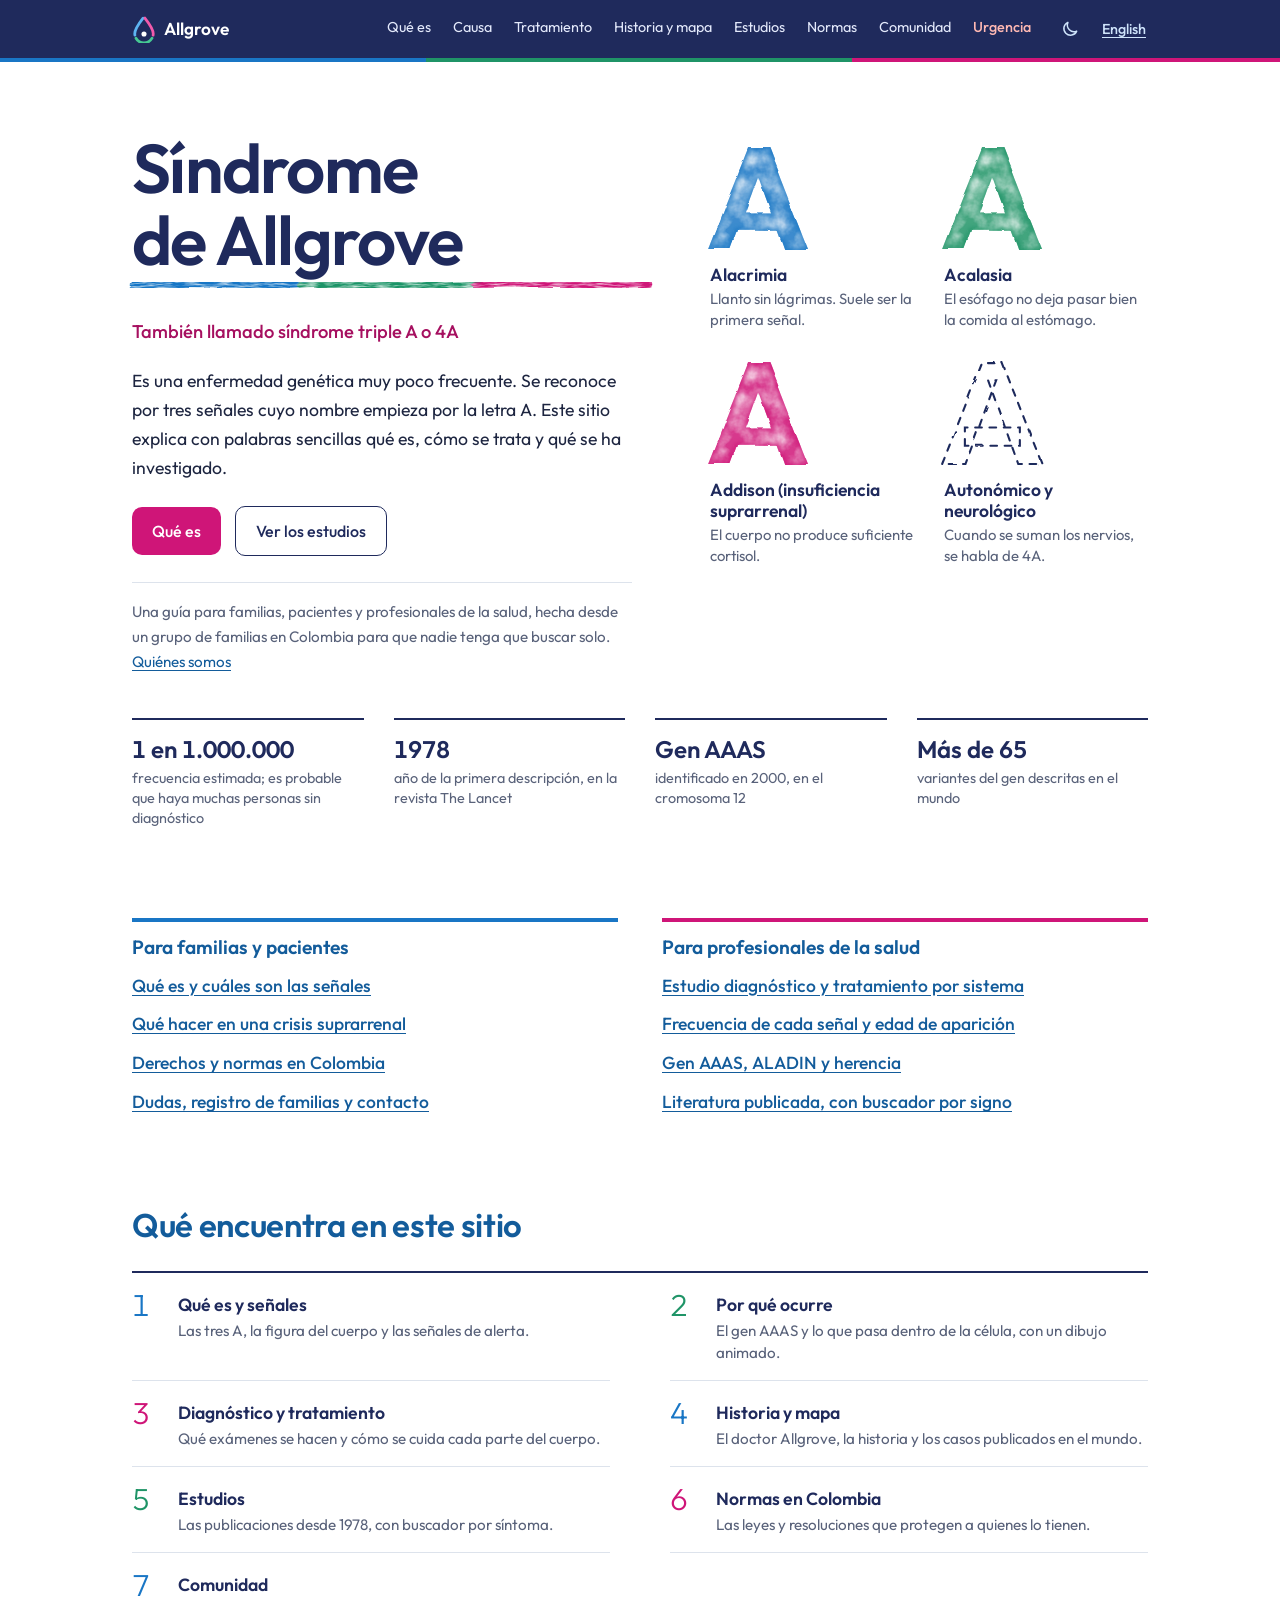
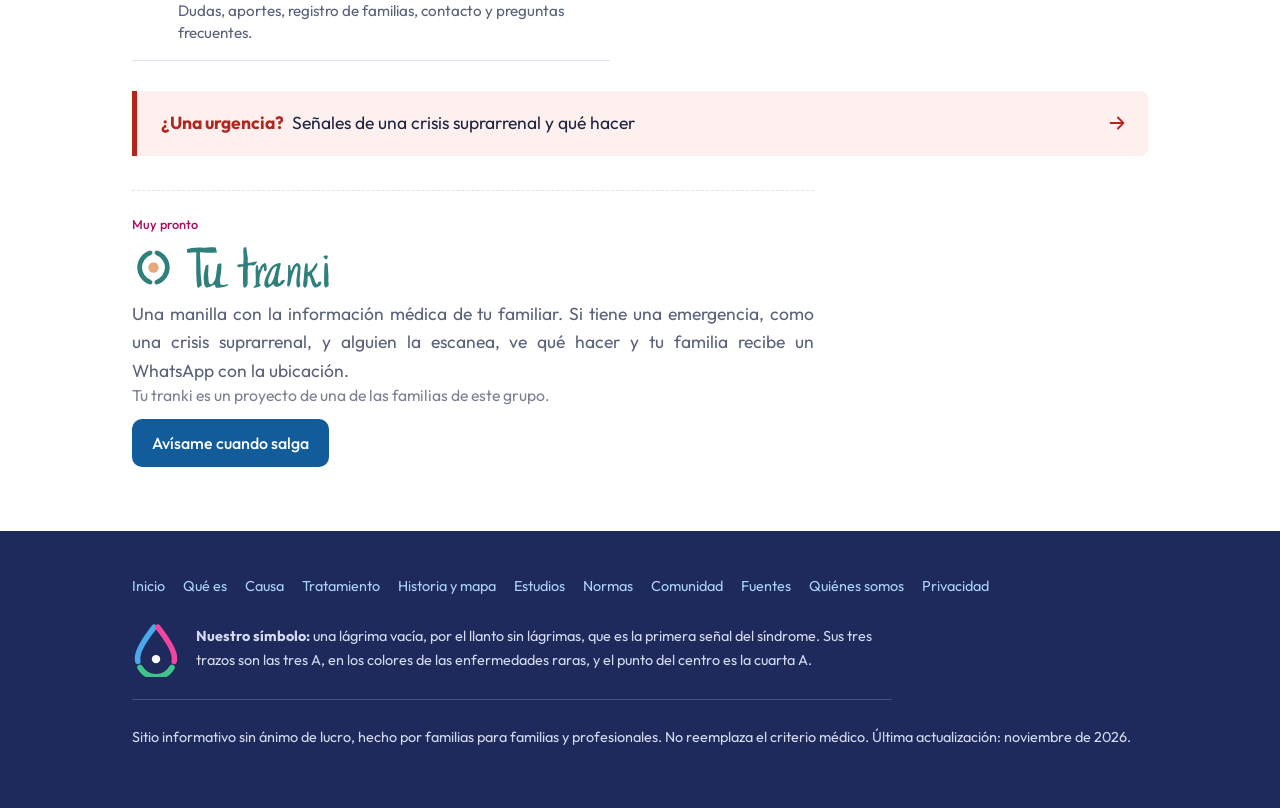
==== index.html @ 8469f168 "Tu tranki: emergencia en general, con la crisis suprarrenal como ejemplo Co-Authored-By: Claude Opus" ====
<!DOCTYPE html>
<html lang="es">
<head>
<meta charset="utf-8">
<meta name="viewport" content="width=device-width, initial-scale=1">
<title>Síndrome de Allgrove (triple A / 4A)</title>
<meta name="description" content="Qué es el síndrome de Allgrove (triple A / 4A), explicado de forma sencilla para familias, pacientes y profesionales de la salud.">
<meta property="og:type" content="website">
<meta property="og:site_name" content="Síndrome de Allgrove">
<meta property="og:title" content="Síndrome de Allgrove (triple A / 4A)">
<meta property="og:description" content="Qué es el síndrome de Allgrove (triple A / 4A), explicado de forma sencilla para familias, pacientes y profesionales de la salud.">
<meta property="og:locale" content="es_CO">
<meta property="og:url" content="https://sindromedeallgrove.org/">
<meta property="og:image" content="https://sindromedeallgrove.org/img/compartir.png">
<meta property="og:image:width" content="1200">
<meta property="og:image:height" content="630">
<meta name="twitter:card" content="summary_large_image">
<link rel="canonical" href="https://sindromedeallgrove.org/">
<meta name="theme-color" content="#1f2a5c">
<script type="application/ld+json">{"@context": "https://schema.org", "@graph": [{"@type": "Organization", "@id": "https://sindromedeallgrove.org/#grupo", "name": "Grupo de familias con síndrome de Allgrove en Colombia", "url": "https://sindromedeallgrove.org/", "email": "sindromeallgrove@gmail.com", "logo": "https://sindromedeallgrove.org/img/compartir.png", "areaServed": "CO"}, {"@type": "WebSite", "@id": "https://sindromedeallgrove.org/#sitio", "name": "Síndrome de Allgrove", "url": "https://sindromedeallgrove.org/", "inLanguage": ["es", "en"], "publisher": {"@id": "https://sindromedeallgrove.org/#grupo"}}, {"@type": "MedicalWebPage", "url": "https://sindromedeallgrove.org/", "name": "Síndrome de Allgrove (triple A / 4A)", "description": "Qué es el síndrome de Allgrove (triple A / 4A), explicado de forma sencilla para familias, pacientes y profesionales de la salud.", "inLanguage": "es", "isPartOf": {"@id": "https://sindromedeallgrove.org/#sitio"}, "publisher": {"@id": "https://sindromedeallgrove.org/#grupo"}, "about": {"@type": "MedicalCondition", "name": "Síndrome de Allgrove", "alternateName": ["Síndrome triple A", "Síndrome 4A", "Triple A syndrome", "Allgrove syndrome", "Achalasia-addisonianism-alacrima syndrome"], "code": [{"@type": "MedicalCode", "codingSystem": "OMIM", "codeValue": "231550"}, {"@type": "MedicalCode", "codingSystem": "ORPHA", "codeValue": "869"}]}, "audience": [{"@type": "PeopleAudience", "audienceType": "Pacientes y familias"}, {"@type": "MedicalAudience", "audienceType": "Profesionales de la salud"}], "lastReviewed": "2026-11-14"}]}</script>
<link rel="icon" href="data:image/svg+xml,%3Csvg xmlns=%27http://www.w3.org/2000/svg%27 viewBox=%270 0 52 60%27%3E%3Cpath pathLength=%273%27 d=%27M26 4C26 4 6 28 6 40a20 20 0 0 0 40 0C46 28 26 4 26 4z%27 fill=%27none%27 stroke=%27%231976c5%27 stroke-width=%277%27 stroke-linecap=%27round%27 stroke-dasharray=%27.86 2.14%27 stroke-dashoffset=%27-.07%27/%3E%3Cpath pathLength=%273%27 d=%27M26 4C26 4 6 28 6 40a20 20 0 0 0 40 0C46 28 26 4 26 4z%27 fill=%27none%27 stroke=%27%231f9467%27 stroke-width=%277%27 stroke-linecap=%27round%27 stroke-dasharray=%27.86 2.14%27 stroke-dashoffset=%27-1.07%27/%3E%3Cpath pathLength=%273%27 d=%27M26 4C26 4 6 28 6 40a20 20 0 0 0 40 0C46 28 26 4 26 4z%27 fill=%27none%27 stroke=%27%23cf1578%27 stroke-width=%277%27 stroke-linecap=%27round%27 stroke-dasharray=%27.86 2.14%27 stroke-dashoffset=%27-2.07%27/%3E%3Ccircle cx=%2726%27 cy=%2741%27 r=%275%27 fill=%27%231f2a5c%27/%3E%3C/svg%3E">
<link rel="preconnect" href="https://fonts.googleapis.com">
<link href="https://fonts.googleapis.com/css2?family=Outfit:wght@300;400;500;600;700&display=swap" rel="stylesheet">
<link rel="stylesheet" href="css/site.css">
<script>try{if(localStorage.getItem("tema")==="oscuro")document.documentElement.dataset.theme="dark"}catch(e){}</script>
</head>
<body class="c0"><a id="arriba"></a>
<a class="skip" href="#contenido" data-en="Skip to content">Saltar al contenido</a>
<nav><div class="wrap">
  <a class="brand" href="index.html"><svg viewBox="0 0 52 60" aria-hidden="true"><path pathLength="3" d="M26 4C26 4 6 28 6 40a20 20 0 0 0 40 0C46 28 26 4 26 4z" fill="none" stroke="#5db4f2" stroke-width="6" stroke-linecap="round" stroke-dasharray=".86 2.14" stroke-dashoffset="-.07"/><path pathLength="3" d="M26 4C26 4 6 28 6 40a20 20 0 0 0 40 0C46 28 26 4 26 4z" fill="none" stroke="#46c993" stroke-width="6" stroke-linecap="round" stroke-dasharray=".86 2.14" stroke-dashoffset="-1.07"/><path pathLength="3" d="M26 4C26 4 6 28 6 40a20 20 0 0 0 40 0C46 28 26 4 26 4z" fill="none" stroke="#f25aab" stroke-width="6" stroke-linecap="round" stroke-dasharray=".86 2.14" stroke-dashoffset="-2.07"/><circle cx="26" cy="41" r="5.5" fill="#ffffff"/></svg>
    Allgrove</a>
  <button id="menu" aria-label="Menú" aria-expanded="false" aria-controls="links"><svg viewBox="0 0 24 24" aria-hidden="true"><path d="M4 7h16M4 12h16M4 17h16" fill="none" stroke="currentColor" stroke-width="2" stroke-linecap="round"/></svg></button>
  <div class="links" id="links"><a href="que-es.html#arriba" data-en="What it is">Qué es</a><a href="causa.html#arriba" data-en="Cause">Causa</a><a href="tratamiento.html#arriba" data-en="Treatment">Tratamiento</a><a href="historia-mapa.html#arriba" data-en="History and map">Historia y mapa</a><a href="estudios.html#arriba" data-en="Studies">Estudios</a><a href="normas.html#arriba" data-en="Rules">Normas</a><a href="comunidad.html#arriba" data-en="Community">Comunidad</a><a class="urg" href="que-es.html#urgencia" data-en="Emergency">Urgencia</a></div>
  <button id="theme" aria-label="Apariencia oscura o clara / Dark or light appearance" title="Apariencia oscura o clara"><svg class="moon" viewBox="0 0 24 24" aria-hidden="true"><path d="M20 14.5A8 8 0 0 1 9.5 4a8 8 0 1 0 10.5 10.5z" fill="none" stroke="currentColor" stroke-width="1.8" stroke-linejoin="round"/></svg><svg class="sun" viewBox="0 0 24 24" aria-hidden="true"><g fill="none" stroke="currentColor" stroke-width="1.8" stroke-linecap="round"><circle cx="12" cy="12" r="4.2"/><path d="M12 2.5v2M12 19.5v2M2.5 12h2M19.5 12h2M5.3 5.3l1.4 1.4M17.3 17.3l1.4 1.4M5.3 18.7l1.4-1.4M17.3 6.7l1.4-1.4"/></g></svg></button>
  <button id="lang" aria-label="Cambiar idioma / Change language">English</button>
</div></nav>
<div class="tri"></div>
<main id="contenido">

<header class="hero" id="inicio"><div class="wrap grid">
  <div>
    <h1 data-en="Allgrove syndrome">Síndrome de Allgrove</h1>
    <p class="aka" data-en="Also called triple A syndrome or 4A">También llamado síndrome triple A o 4A</p>
    <p class="intro" data-en="It is a very rare genetic disease, recognised by three signs whose names begin with the letter A. This site explains in plain words what it is, how it is treated and what research has found.">Es una enfermedad genética muy poco frecuente. Se reconoce por tres señales cuyo nombre empieza por la letra A. Este sitio explica con palabras sencillas qué es, cómo se trata y qué se ha investigado.</p>
    <div class="btns"><a class="btn mag" href="que-es.html" data-en="What it is">Qué es</a><a class="btn line" href="estudios.html" data-en="See the studies">Ver los estudios</a></div>
    <p class="hand" data-en="A guide for families, patients and health professionals, made by a group of families in Colombia so that no one has to search alone. <a href='quienes-somos.html#arriba'>About us</a>">Una guía para familias, pacientes y profesionales de la salud, hecha desde un grupo de familias en Colombia para que nadie tenga que buscar solo. <a href="quienes-somos.html#arriba">Quiénes somos</a></p>
  </div>
  <div>
    <svg width="0" height="0" style="position:absolute" aria-hidden="true"><defs><filter id="wc" x="-15%" y="-20%" width="130%" height="140%" color-interpolation-filters="sRGB"><feTurbulence type="fractalNoise" baseFrequency=".016" numOctaves="3" seed="4" result="n"/><feDisplacementMap in="SourceGraphic" in2="n" scale="9" xChannelSelector="R" yChannelSelector="G" result="d"/><feGaussianBlur in="d" stdDeviation=".7" result="b"/><feTurbulence type="fractalNoise" baseFrequency=".05" numOctaves="4" seed="11" result="g"/><feColorMatrix in="g" type="matrix" values="0 0 0 0 0 0 0 0 0 0 0 0 0 0 0 0 0 0 -1.7 1.5" result="ga"/><feComposite in="b" in2="ga" operator="in" result="tex"/><feMorphology in="b" operator="erode" radius="2.6" result="e"/><feGaussianBlur in="e" stdDeviation="2.4" result="eb"/><feComposite in="b" in2="eb" operator="out" result="rim"/><feMerge><feMergeNode in="tex"/><feMergeNode in="rim"/></feMerge></filter><filter id="pen" x="-10%" y="-10%" width="120%" height="120%"><feTurbulence type="fractalNoise" baseFrequency=".04" numOctaves="2" seed="5" result="n"/><feDisplacementMap in="SourceGraphic" in2="n" scale="3"/></filter></defs></svg>
    <ul class="aaa4">
      <li><svg viewBox="0 0 150 128" aria-hidden="true"><text x="2" y="116" fill="#1976c5" fill-opacity=".82" filter="url(#wc)">A</text></svg><strong data-en="Alacrima">Alacrimia</strong><span data-en="Crying without tears. It is usually the first sign.">Llanto sin lágrimas. Suele ser la primera señal.</span></li><li><svg viewBox="0 0 150 128" aria-hidden="true"><text x="2" y="116" fill="#1f9467" fill-opacity=".82" filter="url(#wc)">A</text></svg><strong data-en="Achalasia">Acalasia</strong><span data-en="The oesophagus does not let food pass into the stomach properly.">El esófago no deja pasar bien la comida al estómago.</span></li><li><svg viewBox="0 0 150 128" aria-hidden="true"><text x="2" y="116" fill="#cf1578" fill-opacity=".82" filter="url(#wc)">A</text></svg><strong data-en="Addison (adrenal insufficiency)">Addison (insuficiencia suprarrenal)</strong><span data-en="The body does not make enough cortisol.">El cuerpo no produce suficiente cortisol.</span></li><li><svg viewBox="0 0 150 128" aria-hidden="true"><text x="2" y="116" fill="none" stroke="#1f2a5c" stroke-width="2.2" stroke-dasharray="7 8" stroke-linecap="round" filter="url(#pen)">A</text></svg><strong data-en="Autonomic and neurological">Autonómico y neurológico</strong><span data-en="When the nerves are involved, doctors speak of 4A.">Cuando se suman los nervios, se habla de 4A.</span></li>
    </ul>
  </div>
</div></header>
<div class="facts"><div class="wrap">
  <div class="fact"><b data-en="1 in 1,000,000">1 en 1.000.000</b><span data-en="estimated frequency; many people are probably undiagnosed">frecuencia estimada; es probable que haya muchas personas sin diagnóstico</span></div>
  <div class="fact"><b>1978</b><span data-en="year of the first description, in The Lancet">año de la primera descripción, en la revista The Lancet</span></div>
  <div class="fact"><b data-en="AAAS gene">Gen AAAS</b><span data-en="identified in 2000, on chromosome 12">identificado en 2000, en el cromosoma 12</span></div>
  <div class="fact"><b data-en="More than 65">Más de 65</b><span data-en="variants of the gene described worldwide">variantes del gen descritas en el mundo</span></div>
</div></div>
<section id="rutas"><div class="wrap"><div class="paths">
  <div><h3 data-en="For families and patients">Para familias y pacientes</h3><ul>
    <li><a href="que-es.html#arriba" data-en="What it is and its signs">Qué es y cuáles son las señales</a></li>
    <li><a href="que-es.html#urgencia" data-en="What to do in an adrenal crisis">Qué hacer en una crisis suprarrenal</a></li>
    <li><a href="normas.html#arriba" data-en="Rights and rules in Colombia">Derechos y normas en Colombia</a></li>
    <li><a href="comunidad.html#arriba" data-en="Questions, registry and contact">Dudas, registro de familias y contacto</a></li></ul></div>
  <div><h3 data-en="For health professionals">Para profesionales de la salud</h3><ul>
    <li><a href="tratamiento.html#arriba" data-en="Diagnostic work-up and treatment by system">Estudio diagnóstico y tratamiento por sistema</a></li>
    <li><a href="que-es.html#senales" data-en="Frequency of each sign and age at onset">Frecuencia de cada señal y edad de aparición</a></li>
    <li><a href="causa.html#arriba" data-en="AAAS gene, ALADIN and inheritance">Gen AAAS, ALADIN y herencia</a></li>
    <li><a href="estudios.html#arriba" data-en="Published literature, searchable by sign">Literatura publicada, con buscador por signo</a></li></ul></div>
</div></div></section><section id="explorar"><div class="wrap">
  <h2 data-en="What you will find here">Qué encuentra en este sitio</h2>
  <ol class="toc"><li><a href="que-es.html#arriba"><i>1</i><div><b data-en="What it is and its signs">Qué es y señales</b><span data-en="The three A’s, the body figure and the warning signs.">Las tres A, la figura del cuerpo y las señales de alerta.</span></div></a></li><li><a href="causa.html#arriba"><i>2</i><div><b data-en="Why it happens">Por qué ocurre</b><span data-en="The AAAS gene and what happens inside the cell, with an animated drawing.">El gen AAAS y lo que pasa dentro de la célula, con un dibujo animado.</span></div></a></li><li><a href="tratamiento.html#arriba"><i>3</i><div><b data-en="Diagnosis and treatment">Diagnóstico y tratamiento</b><span data-en="Which tests are done and how each part of the body is cared for.">Qué exámenes se hacen y cómo se cuida cada parte del cuerpo.</span></div></a></li><li><a href="historia-mapa.html#arriba"><i>4</i><div><b data-en="History and map">Historia y mapa</b><span data-en="Dr Allgrove, the history and the cases published around the world.">El doctor Allgrove, la historia y los casos publicados en el mundo.</span></div></a></li><li><a href="estudios.html#arriba"><i>5</i><div><b data-en="Studies">Estudios</b><span data-en="Publications since 1978, searchable by symptom.">Las publicaciones desde 1978, con buscador por síntoma.</span></div></a></li><li><a href="normas.html#arriba"><i>6</i><div><b data-en="Rules in Colombia">Normas en Colombia</b><span data-en="The laws and resolutions that protect people who have it.">Las leyes y resoluciones que protegen a quienes lo tienen.</span></div></a></li><li><a href="comunidad.html#arriba"><i>7</i><div><b data-en="Community">Comunidad</b><span data-en="Questions, contributions, family registry, contact and FAQ.">Dudas, aportes, registro de familias, contacto y preguntas frecuentes.</span></div></a></li></ol>
  <a class="urgent" href="que-es.html#urgencia"><b data-en="Emergency?">¿Una urgencia?</b><span data-en="Signs of an adrenal crisis and what to do">Señales de una crisis suprarrenal y qué hacer</span><i><svg viewBox="0 0 24 24" aria-hidden="true"><path d="M5 12h13M13 6l6 6-6 6" fill="none" stroke="currentColor" stroke-width="2" stroke-linecap="round" stroke-linejoin="round"/></svg></i></a>
  <div class="tranki" id="tu-tranki"><span class="soon" data-en="Coming soon">Muy pronto</span>
    <h3 class="tk-logo"><img class="tk-claro" src="img/tutranki-logo-verde.svg" alt="Tu tranki" width="200" height="43"><img class="tk-oscuro" src="img/tutranki-logo-blanco.svg" alt="Tu tranki" width="200" height="43"></h3>
    <p data-en="A bracelet with your relative's medical information. If they have an emergency, such as an adrenal crisis, and someone scans it, that person sees what to do and your family gets a WhatsApp message with the location.">Una manilla con la información médica de tu familiar. Si tiene una emergencia, como una crisis suprarrenal, y alguien la escanea, ve qué hacer y tu familia recibe un WhatsApp con la ubicación.</p>
    <p class="tk-nota" data-en="Tu tranki is a project of one of the families in this group.">Tu tranki es un proyecto de una de las familias de este grupo.</p>
    <a class="btn blue" href="https://staffgestionintegral.com.co/tu-tranki" target="_blank" rel="noopener" data-en="Let me know when it's out">Avísame cuando salga</a></div>
</div></section>

</main>
<footer><div class="wrap">
  <div class="fnav"><a href="index.html" data-en="Home">Inicio</a><a href="que-es.html#arriba" data-en="What it is">Qué es</a><a href="causa.html#arriba" data-en="Cause">Causa</a><a href="tratamiento.html#arriba" data-en="Treatment">Tratamiento</a><a href="historia-mapa.html#arriba" data-en="History and map">Historia y mapa</a><a href="estudios.html#arriba" data-en="Studies">Estudios</a><a href="normas.html#arriba" data-en="Rules">Normas</a><a href="comunidad.html#arriba" data-en="Community">Comunidad</a><a href="fuentes.html#arriba" data-en="Sources">Fuentes</a><a href="quienes-somos.html#arriba" data-en="About us">Quiénes somos</a><a href="privacidad.html#arriba" data-en="Privacy">Privacidad</a></div>
  <div class="sym">
    <svg viewBox="0 0 52 60" aria-hidden="true"><path pathLength="3" d="M26 4C26 4 6 28 6 40a20 20 0 0 0 40 0C46 28 26 4 26 4z" fill="none" stroke="#4aa8ec" stroke-width="6" stroke-linecap="round" stroke-dasharray=".86 2.14" stroke-dashoffset="-.07"/><path pathLength="3" d="M26 4C26 4 6 28 6 40a20 20 0 0 0 40 0C46 28 26 4 26 4z" fill="none" stroke="#3fc48c" stroke-width="6" stroke-linecap="round" stroke-dasharray=".86 2.14" stroke-dashoffset="-1.07"/><path pathLength="3" d="M26 4C26 4 6 28 6 40a20 20 0 0 0 40 0C46 28 26 4 26 4z" fill="none" stroke="#f0469f" stroke-width="6" stroke-linecap="round" stroke-dasharray=".86 2.14" stroke-dashoffset="-2.07"/><circle cx="26" cy="41" r="4.5" fill="#fff"/></svg>
    <div data-en="<b>Our symbol:</b> an empty tear, for crying without tears, the first sign of the syndrome. Its three strokes are the three A's in the colours of rare diseases, and the dot in the centre is the fourth A."><b>Nuestro símbolo:</b> una lágrima vacía, por el llanto sin lágrimas, que es la primera señal del síndrome. Sus tres trazos son las tres A, en los colores de las enfermedades raras, y el punto del centro es la cuarta A.</div>
  </div>
  
  <p data-en="Non-profit information site, made by families for families and professionals. It does not replace medical judgement. Last updated: November 2026.">Sitio informativo sin ánimo de lucro, hecho por familias para familias y profesionales. No reemplaza el criterio médico. Última actualización: noviembre de 2026.</p>
</div></footer>
<script>

/* ====== DATOS QUE SE PUEDEN CAMBIAR ====== */
const CFG={email:'sindromeallgrove@gmail.com',formDudas:'https://docs.google.com/forms/d/e/1FAIpQLSf2p6Z48f2wGDU_VybIar9rW73zNMHu0Y_9bswxXj80Nb1ElA/viewform',formRegistro:'https://docs.google.com/forms/d/e/1FAIpQLSeiKzhqTxMyVPc9ULYMJvGkuxNW48rqU-hjV5tPHIJV5LboUg/viewform'};   // correo y enlaces a los formularios
const POSTS=[];   // dudas y aportes publicados: {rol:'Familiar', es:'texto', en:'text', fecha:'2026-11'}
/* ========================================= */
const $=s=>document.querySelector(s), $$=s=>[...document.querySelectorAll(s)];
const el=(t,c,x)=>{const e=document.createElement(t);if(c)e.className=c;if(x!=null)e.textContent=x;return e};
let LANG='es';const T=(es,en)=>LANG==='en'?en:es;const redraw=[];

const li=()=>LANG==='en'?1:0;
/* reveal, bars, nav */
function show(e){e.classList.add('in');e.querySelectorAll('.fill').forEach(f=>f.style.width=f.dataset.w+'%')}
if('IntersectionObserver' in window){
 const io=new IntersectionObserver(es=>es.forEach(e=>{if(e.isIntersecting){show(e.target);io.unobserve(e.target)}}),{threshold:.08});
 $$('.card').forEach(e=>io.observe(e));
}else $$('.card').forEach(show);

/* language */
function setLang(l){LANG=l;document.documentElement.lang=l;
 $$('[data-en]').forEach(e=>{if(e.dataset.es===undefined)e.dataset.es=e.innerHTML;e.innerHTML=l==='en'?e.dataset.en:e.dataset.es});
 $('#lang').textContent=l==='en'?'Español':'English';redraw.forEach(f=>f())}
if(!location.hash||location.hash==='#arriba'){try{history.scrollRestoration='manual'}catch(e){}scrollTo(0,0)}
$('#lang').onclick=()=>{setLang(LANG==='es'?'en':'es');try{localStorage.setItem('lang',LANG)}catch(e){}};
try{if(localStorage.getItem('lang')==='en')setLang('en')}catch(e){}
(function(){const t=$('#theme');if(!t)return;const set=d=>{if(d)document.documentElement.dataset.theme='dark';else delete document.documentElement.dataset.theme;t.setAttribute('aria-pressed',d?'true':'false');try{localStorage.setItem('tema',d?'oscuro':'claro')}catch(e){}};t.setAttribute('aria-pressed',document.documentElement.dataset.theme==='dark'?'true':'false');t.onclick=()=>set(document.documentElement.dataset.theme!=='dark')})();
(function(){const b=$('#menu'),l=$('#links');if(!b)return;b.onclick=()=>{const o=l.classList.toggle('open');b.setAttribute('aria-expanded',o)}})();

</script>
</body>
</html>
---- css/site.css ----
:root{
  /* Guía de salud, sobria y cercana: columna de lectura a la izquierda, gráficos al lado, tres colores de marca usados por función */
  color-scheme:light;
  --paper:#fbfbf8; --tint:#f1f5f9; --ink:#1d2540; --navy:#1f2a5c; --muted:#59627a; --line:#e2e6ee;
  --blue:#1976c5; --blue-d:#135c9b; --blue-soft:#e3effa;
  --green:#1f9467; --green-d:#16704e; --green-soft:#e2f3ea;
  --mag:#cf1578; --mag-d:#a61060; --mag-soft:#fbe6f1;
  --gold:#f2b632; --alert:#b3261e;
  --font:"Outfit","Poppins","Century Gothic",system-ui,sans-serif;
}
*{box-sizing:border-box}
html{scroll-behavior:smooth}
body{margin:0;font-family:var(--font);font-weight:400;color:var(--ink);background:var(--paper);font-size:17.5px;line-height:1.65}
h1,h2,h3{line-height:1.18;margin:0 0 .5em;color:var(--navy);font-weight:600;text-wrap:balance}
h2{font-size:clamp(1.65rem,3.2vw,2.2rem);padding-top:18px;position:relative}
h2::before{content:"";position:absolute;left:0;top:0;width:66px;height:5px;background:linear-gradient(90deg,var(--blue) 0 22px,var(--green) 22px 44px,var(--mag) 44px)}
h3{font-size:1.15rem}
p{margin:0 0 1em}
section p,section li,details p{text-align:justify;hyphens:auto;-webkit-hyphens:auto}
a{color:var(--blue-d);text-underline-offset:3px}
:focus-visible{outline:3px solid var(--gold);outline-offset:2px}
.wrap{max-width:1060px;margin:0 auto;padding:0 22px}
section{padding:64px 0;scroll-margin-top:62px;border-top:1px solid var(--line)}
section.alt{background:var(--tint)}
.lead{font-size:1.1rem;color:var(--muted);max-width:68ch}
.tri{height:4px;background:linear-gradient(90deg,var(--blue) 0 33.3%,var(--green) 33.3% 66.6%,var(--mag) 66.6%)}

nav{position:sticky;top:0;z-index:50;background:var(--paper);border-bottom:1px solid var(--line)}
nav .wrap{display:flex;align-items:center;gap:14px;height:58px}
.brand{font-weight:600;color:var(--navy);text-decoration:none;white-space:nowrap;display:flex;align-items:center;gap:8px;font-size:1.08rem}
.brand svg{width:24px;height:28px}
.links{display:flex;gap:4px;overflow-x:auto;margin-left:auto;scrollbar-width:none}
.links::-webkit-scrollbar{display:none}
.links a{padding:6px 9px;text-decoration:none;color:var(--ink);font-size:.9rem;white-space:nowrap;border-bottom:2px solid transparent}
.links a:hover,.links a.on{color:var(--mag-d);border-bottom-color:var(--mag)}
#lang{flex:none;border:0;background:none;color:var(--blue-d);font:500 .9rem var(--font);cursor:pointer;text-decoration:underline;text-underline-offset:3px;padding:6px 2px}

.hero{padding:64px 0 56px}
.hero .grid{display:grid;grid-template-columns:1.05fr .95fr;gap:56px;align-items:center}
.eyebrow{color:var(--muted);font-size:.95rem;margin:0 0 14px}
.hero h1{font-size:clamp(2.4rem,5.6vw,3.9rem);margin:0;letter-spacing:-.01em}
.scribble{display:block;width:min(330px,80%);height:14px;margin:4px 0 14px}
.aka{font-size:1.15rem;color:var(--mag-d);font-weight:500;margin:0 0 14px}
.intro{font-size:1.1rem;max-width:54ch;margin:0}
.btns{display:flex;gap:14px;flex-wrap:wrap;margin-top:24px;align-items:center}
.btn{display:inline-block;padding:11px 20px;border-radius:10px;font-weight:500;text-decoration:none;border:0;cursor:pointer;font-family:inherit;font-size:1rem}
.btn.mag{background:var(--mag);color:#fff}
.btn.mag:hover{background:var(--mag-d)}
.btn.line{border:1.5px solid var(--navy);color:var(--navy);background:transparent}
.btn.blue{background:var(--blue-d);color:#fff}
.btn.off{background:#e9edf2;color:#737d92;cursor:default}
.aaa{list-style:none;margin:0;padding:0;border-top:1px solid var(--line)}
.aaa li{display:grid;grid-template-columns:54px 1fr;gap:16px;align-items:center;padding:15px 0;border-bottom:1px solid var(--line)}
.aaa b{width:54px;height:54px;border-radius:50%;display:grid;place-items:center;color:#fff;font-size:1.5rem;font-weight:600}
.aaa .a1{background:var(--blue)}.aaa .a2{background:var(--green)}.aaa .a3{background:var(--mag)}.aaa .a4{background:#fff;color:var(--navy);border:2px dashed var(--navy);font-size:1.2rem}
.aaa strong{display:block;font-weight:600;color:var(--navy)}
.aaa span{color:var(--muted);font-size:.95rem;line-height:1.4;display:block}
.facts{background:var(--navy);color:#fff}
.facts .wrap{display:grid;grid-template-columns:repeat(4,1fr)}
.fact{padding:26px 22px;border-left:1px solid rgba(255,255,255,.18)}
.fact:first-child{border-left:0;padding-left:0}
.fact b{font-size:1.45rem;display:block;line-height:1.15;font-weight:600;font-variant-numeric:tabular-nums}
.fact span{font-size:.9rem;color:#cdd5ee;line-height:1.4;display:block;margin-top:4px}

.explore{display:grid;grid-template-columns:340px 1fr;gap:40px;align-items:start;margin-top:28px}
.figure{text-align:center}
.figure svg{width:100%;max-width:340px;height:auto;display:block;margin:0 auto}
.figure small{color:var(--muted)}
.hot{cursor:pointer}
.hot .c{fill:var(--mag);stroke:#fff;stroke-width:3}
.hot text{fill:#fff;font:600 15px var(--font);text-anchor:middle;pointer-events:none}
.hot.on .c{fill:var(--navy)}
.hot:hover .c{fill:var(--mag-d)}
.tabs{display:flex;flex-wrap:wrap;gap:8px;margin-bottom:14px}
.tab{border:1.5px solid var(--line);background:#fff;color:var(--navy);padding:8px 14px;border-radius:8px;font-weight:500;cursor:pointer;font-family:inherit;font-size:.95rem}
.tab.on{background:var(--navy);border-color:var(--navy);color:#fff}
.panel{background:#fff;border:1px solid var(--line);border-radius:12px;padding:26px;min-height:300px}
.panel h3{font-size:1.45rem}
.panel ul{padding-left:1.1em;margin:.4em 0 0}
.tag{display:inline-block;color:var(--mag-d);font-weight:500;font-size:.9rem;margin-bottom:8px}

.two{display:grid;grid-template-columns:1fr 1fr;gap:26px}
.card{background:#fff;border:1px solid var(--line);border-radius:12px;padding:24px}
.bar{margin:14px 0}
.bar .lab{display:flex;justify-content:space-between;font-weight:500;font-size:.95rem;font-variant-numeric:tabular-nums}
.bar .track{height:10px;border-radius:5px;background:var(--tint);overflow:hidden;margin-top:5px}
.bar .fill{height:100%;width:0;border-radius:5px;background:var(--blue);transition:width 1.2s ease}
.bar:nth-of-type(2) .fill{background:var(--green)}.bar:nth-of-type(3) .fill{background:var(--mag)}.bar:nth-of-type(4) .fill{background:var(--navy)}
.src{font-size:.85rem;color:var(--muted);margin-top:12px}
.age{display:grid;grid-template-columns:150px 1fr;align-items:center;gap:10px;margin:12px 0;font-size:.93rem;font-weight:500}
.age .tr{position:relative;height:22px;background:repeating-linear-gradient(90deg,var(--tint) 0 calc(20% - 1px),var(--line) calc(20% - 1px) 20%);border-radius:4px}
.age .sp{position:absolute;top:4px;height:14px;border-radius:7px}
.axis{display:grid;grid-template-columns:150px 1fr;gap:10px;font-size:.78rem;color:var(--muted)}
.axis div:last-child{display:flex;justify-content:space-between}
.flags{display:grid;grid-template-columns:repeat(3,1fr);gap:0;margin-top:28px;border-top:1px solid var(--line)}
.flag{padding:18px 22px 4px 0;border-top:4px solid var(--blue);margin-right:22px}
.flag:nth-child(2){border-top-color:var(--green)}.flag:nth-child(3){border-top-color:var(--mag);margin-right:0}
.flag b{display:block;color:var(--navy);font-weight:600;margin-bottom:4px}
.callout{border-left:5px solid var(--green);background:var(--green-soft);border-radius:0 12px 12px 0;padding:22px 24px;margin-top:30px}
.callout h3{color:var(--green-d)}
.alertbox{background:#fff;border:1.5px solid #e9b5b1;border-left:5px solid var(--alert);border-radius:0 12px 12px 0;padding:22px 24px;margin-top:22px}
.alertbox h3{color:var(--alert)}

.cellbox{background:#fff;border:1px solid var(--line);border-radius:12px;padding:24px;margin-top:28px}
.cellgrid{display:grid;grid-template-columns:1.25fr 1fr;gap:26px;align-items:center}
#cell{width:100%;height:auto;display:block}
#cell .rad,#cell .anti,#cell .prot,#cell .cort{transform-box:fill-box;transform-origin:center}
#cell .lab{font:500 13px var(--font);fill:var(--navy)}
#cellg{transition:opacity .8s,filter .8s}
.gate{fill:var(--green);transition:fill .5s}
.s2 .gate,.s3 .gate,.s4 .gate{fill:#b6bfcd}
.dna{fill:none;stroke:var(--navy);stroke-width:4;stroke-linecap:round;transition:stroke .5s}
.s3 .dna,.s4 .dna{stroke:var(--mag);stroke-dasharray:9 9}
.rad{fill:var(--mag);animation:wander 3.2s ease-in-out infinite alternate}
.r2{opacity:0;transition:opacity .8s}
.s3 .r2,.s4 .r2{opacity:1}
.anti{fill:var(--green);animation:wander 4s ease-in-out infinite alternate-reverse;transition:opacity .8s}
.s3 .anti{opacity:.4}.s4 .anti{opacity:.12}
.prot{fill:var(--blue);animation:enter 3s linear infinite}
.s2 .prot,.s3 .prot,.s4 .prot{animation-name:bounce}
.cort{fill:var(--gold);animation:out 2.4s linear infinite}
.s3 .cort{animation-duration:5s}.s4 .cort{display:none}
.mito{fill:#ffe1b0;stroke:#d98a1c;stroke-width:3;transition:fill .6s}
.s3 .mito,.s4 .mito{fill:#f6c6dc}
.hit{opacity:0}
.s3 .hit,.s4 .hit{animation:flash 1.2s infinite}
.s4 #cellg{opacity:.55;filter:grayscale(.7)}
.s4 .memb{stroke-dasharray:14 10}
@keyframes wander{0%{transform:translate(0,0)}33%{transform:translate(14px,-10px)}66%{transform:translate(-9px,12px)}100%{transform:translate(8px,6px)}}
@keyframes enter{0%{transform:translate(0,0);opacity:0}15%{opacity:1}80%{opacity:1}100%{transform:translate(-125px,0);opacity:0}}
@keyframes bounce{0%{transform:translate(0,0);opacity:0}15%{opacity:1}45%{transform:translate(-52px,0)}70%{transform:translate(-20px,-16px);opacity:1}100%{transform:translate(0,-22px);opacity:0}}
@keyframes out{0%{transform:translate(0,0);opacity:0}20%{opacity:1}100%{transform:translate(70px,0);opacity:0}}
@keyframes flash{0%,100%{opacity:0}50%{opacity:.9}}
.steps{display:flex;gap:8px;flex-wrap:wrap;margin-bottom:12px}
.legend{display:flex;flex-wrap:wrap;gap:6px 16px;font-size:.85rem;color:var(--muted);margin-top:14px}
.legend i{display:inline-block;width:11px;height:11px;border-radius:50%;margin-right:6px}

.inh{display:grid;gap:10px;justify-items:center;margin-top:8px}
.row{display:flex;gap:14px;justify-content:center;flex-wrap:wrap}
.person{width:96px;text-align:center;font-size:.85rem;font-weight:500}
.person i{display:block;width:52px;height:52px;border-radius:50%;margin:0 auto 6px;border:3px solid var(--blue);background:linear-gradient(90deg,var(--blue) 50%,#fff 50%)}
.person i.full{background:var(--mag);border-color:var(--mag)}.person i.none{background:#fff;border-color:var(--green)}
.person em{display:block;font-style:normal;color:var(--muted);font-weight:400}

.doc{display:grid;grid-template-columns:96px 1fr;gap:26px;align-items:start;max-width:860px}
.mono{width:96px;height:96px;border-radius:50%;background:var(--navy);display:grid;place-items:center;color:#fff;font-size:2rem;font-weight:600}
.tl{margin:34px 0 0;padding-left:26px;border-left:2px solid var(--line);max-width:820px}
.ev{position:relative;margin-bottom:22px}
.ev::before{content:"";position:absolute;left:-34px;top:8px;width:14px;height:14px;border-radius:50%;background:var(--blue);border:3px solid var(--tint)}
.ev:nth-child(3n+2)::before{background:var(--green)}.ev:nth-child(3n)::before{background:var(--mag)}
.ev b.y{font-size:1.2rem;color:var(--navy);display:block;font-weight:600;font-variant-numeric:tabular-nums}
.ev p{margin:0}

.grid3{display:grid;grid-template-columns:repeat(3,1fr);gap:18px;margin-top:24px}
.care h3{display:flex;align-items:center;gap:10px}
.ico{width:36px;height:36px;border-radius:50%;background:var(--blue-soft);display:grid;place-items:center;flex:none}
.ico svg{width:20px;height:20px;stroke:var(--blue-d);fill:none;stroke-width:2;stroke-linecap:round;stroke-linejoin:round}
.care p{font-size:.97rem}

.mapgrid{display:grid;grid-template-columns:1.5fr 1fr;gap:24px;margin-top:24px;align-items:start}
#map{position:relative;width:100%;height:440px;background:#fff;border:1px solid var(--line);border-radius:12px;overflow:hidden}
.hoverinfo{background:#fff;border:1px solid var(--line);border-radius:8px;padding:8px 12px;font:500 13px var(--font);color:var(--ink);box-shadow:0 4px 14px rgba(29,37,64,.16);max-width:240px}
.clist{background:#fff;border:1px solid var(--line);border-radius:12px;padding:8px;max-height:440px;overflow:auto}
.crow{display:grid;grid-template-columns:1fr auto;gap:5px 10px;padding:9px 10px;border-bottom:1px solid var(--line)}
.crow:last-child{border-bottom:0}
.crow b{font-weight:600}
.crow .n{font-weight:600;color:var(--mag-d);font-variant-numeric:tabular-nums}
.crow small{grid-column:1/-1;color:var(--muted);line-height:1.35}
.crow .mini{grid-column:1/-1;height:4px;border-radius:2px;background:var(--mag-soft)}
.crow .mini i{display:block;height:100%;border-radius:2px;background:var(--mag)}
.note{border-left:5px solid var(--blue);background:var(--blue-soft);border-radius:0 12px 12px 0;padding:16px 20px;font-size:.97rem;margin-top:20px}

.tools{display:flex;gap:10px;flex-wrap:wrap;margin:22px 0 8px}
.tools input,.tools select{font:inherit;font-size:.95rem;padding:9px 12px;border:1.5px solid var(--line);border-radius:8px;background:#fff;color:var(--ink)}
.tools input{flex:1;min-width:200px}
.count{font-size:.9rem;color:var(--muted);margin-bottom:2px}
#shint{margin-bottom:6px}
.year{font-size:1.35rem;font-weight:600;color:var(--navy);margin:26px 0 4px;padding-bottom:6px;border-bottom:2px solid var(--navy);font-variant-numeric:tabular-nums}
.study{padding:14px 0;border-bottom:1px solid var(--line)}
.study h4{margin:0 0 3px;font-size:1rem;line-height:1.4;font-weight:500}
.study .meta{font-size:.86rem;color:var(--muted)}
.study .why{margin:6px 0 0;font-size:.95rem}
.study .kw{color:var(--muted);font-size:.9rem}
.chips{display:flex;gap:6px 14px;flex-wrap:wrap;margin-top:6px}
.chip{font-size:.8rem;color:var(--blue-d)}
.chip.t{color:var(--mag-d);font-weight:500}
.chip.free{color:var(--green-d);font-weight:500}
#more{display:block;margin:20px auto 0}

.ways{display:grid;grid-template-columns:repeat(3,1fr);gap:18px;margin-top:24px}
.way{background:#fff;border:1px solid var(--line);border-top:4px solid var(--blue);border-radius:0 0 12px 12px;padding:22px;display:flex;flex-direction:column}
.way:nth-child(2){border-top-color:var(--green)}.way:nth-child(3){border-top-color:var(--mag)}
.way p{flex:1}
.mail{font-weight:500;color:var(--navy);overflow-wrap:anywhere}
.pub{margin-top:34px}
.post{background:#fff;border:1px solid var(--line);border-radius:12px;padding:16px 18px;margin-top:12px}
.msg{font-size:.93rem;color:var(--muted)}

details{border-bottom:1px solid var(--line);padding:14px 0;max-width:820px}
summary{font-weight:500;cursor:pointer;color:var(--navy);font-size:1.05rem}
details p{margin:.6em 0 0}
footer{background:var(--navy);color:#d3daf0;padding:44px 0;font-size:.9rem}
footer a{color:#a9d4f7}
footer h3{color:#fff}
footer ol{padding-left:1.2em;columns:2;column-gap:36px}
footer li{margin-bottom:6px;break-inside:avoid}
.sym{display:flex;gap:16px;align-items:center;margin:0 0 26px;padding-bottom:22px;border-bottom:1px solid rgba(255,255,255,.18);max-width:760px}
.sym svg{width:48px;height:56px;flex:none}

@media (max-width:860px){
  .hero .grid,.explore,.two,.mapgrid,.cellgrid{grid-template-columns:1fr}
  .hero .grid{gap:34px}
  .facts .wrap{grid-template-columns:1fr 1fr}
  .fact{padding:18px 14px;border-left:0;border-top:1px solid rgba(255,255,255,.18)}
  .fact:first-child{padding-left:14px}
  .flags,.grid3,.ways{grid-template-columns:1fr}
  .flag{margin-right:0}
  .doc{grid-template-columns:1fr}
  footer ol{columns:1}
  #map{height:300px}
  section{padding:48px 0}
  .age,.axis{grid-template-columns:110px 1fr}
}
@media (prefers-reduced-motion:reduce){*{animation:none!important;transition:none!important}}
.normgrid{display:grid;grid-template-columns:1fr 1fr;gap:18px;margin-top:22px;align-items:start}
.norm{list-style:none;margin:0;padding:0}
.norm li{padding:12px 0;border-top:1px solid var(--line)}.norm li:first-child{border-top:0;padding-top:0}
.norm b{color:var(--navy);font-weight:600;display:block;text-align:left;hyphens:none;-webkit-hyphens:none}
.norm .nt{display:inline-block;font-size:.8rem;font-weight:500;color:var(--green-d);background:var(--green-soft);border-radius:4px;padding:1px 7px;margin:4px 0}
.norm p{margin:2px 0 0;font-size:.95rem}
@media(max-width:820px){.normgrid{grid-template-columns:1fr}}

/* tono más cálido y hecho a mano */
:root{--paper:#fdfaf5;--tint:#f7f1e7;--line:#eae3d7}
section{border-top:0}
h2{padding-top:22px}
h2::before{width:84px;height:11px;background:url("data:image/svg+xml,%3Csvg xmlns='http://www.w3.org/2000/svg' viewBox='0 0 84 11'%3E%3Cg fill='none' stroke-width='3.4' stroke-linecap='round'%3E%3Cpath d='M3 7q6-6 12-1t11-2' stroke='%231976c5'/%3E%3Cpath d='M32 6q6-5 11 0t10-1' stroke='%231f9467'/%3E%3Cpath d='M59 7q6-6 11-1t11-3' stroke='%23cf1578'/%3E%3C/g%3E%3C/svg%3E") no-repeat left center/contain}
.card,.panel,.cellbox,.post,.clist,#map{border:0;border-radius:18px;box-shadow:0 1px 2px rgba(74,52,24,.07),0 10px 28px rgba(74,52,24,.07)}
.way{border-left:0;border-right:0;border-bottom:0;border-radius:18px;box-shadow:0 1px 2px rgba(74,52,24,.07),0 10px 28px rgba(74,52,24,.07)}
.btn,.tab{border-radius:999px}
.tools input,.tools select{border-radius:999px;padding:10px 16px;border-color:var(--line)}
.callout,.note,.alertbox{border-radius:6px 18px 18px 6px}
.norm .nt{border-radius:999px;padding:2px 10px}
.hero{position:relative;overflow:hidden}
.hero .wrap{position:relative;z-index:1}
.hero::before,.hero::after{content:"";position:absolute;z-index:0;pointer-events:none}
.hero::before{right:-70px;top:-40px;width:560px;height:500px;background:var(--blue-soft);opacity:.75;border-radius:58% 42% 55% 45%/46% 57% 43% 54%}
.hero::after{left:-130px;bottom:-150px;width:360px;height:320px;background:var(--mag-soft);opacity:.7;border-radius:44% 56% 40% 60%/56% 44% 60% 40%}
.aaa{border-top:0}.aaa li{border-bottom:1px dashed rgba(31,42,92,.18)}.aaa li:last-child{border-bottom:0}
.aaa b{border-radius:54% 46% 57% 43%/47% 55% 45% 53%}
.aaa li:nth-child(2) b{border-radius:46% 54% 44% 56%/55% 46% 54% 45%}
.aaa li:nth-child(3) b{border-radius:57% 43% 49% 51%/44% 56% 47% 53%}
.ico{border-radius:56% 44% 52% 48%/46% 54% 48% 52%}
.facts{background:none;padding:0 14px}
.facts .wrap{background:var(--navy);border-radius:24px;padding:6px 30px;max-width:1016px}
.mono{border-radius:54% 46% 57% 43%/47% 55% 45% 53%}
.hand{margin:18px 0 0;color:var(--muted);font-size:.95rem;display:flex;align-items:center;gap:8px}
.hand svg{width:22px;height:20px;flex:none}
@media (max-width:860px){.hero::before{width:380px;height:340px;right:-140px}.facts .wrap{padding:4px 18px}}

/* acuarela */
body{background:
 radial-gradient(ellipse 55% 40% at 0% 0%,rgba(25,118,197,.10),transparent 70%),
 radial-gradient(ellipse 45% 45% at 100% 35%,rgba(207,21,120,.07),transparent 70%),
 radial-gradient(ellipse 55% 45% at 10% 100%,rgba(31,148,103,.09),transparent 70%),var(--paper);background-attachment:fixed}
body::after{content:"";position:fixed;inset:0;z-index:200;pointer-events:none;opacity:.07;mix-blend-mode:multiply;background:url("data:image/svg+xml,%3Csvg xmlns='http://www.w3.org/2000/svg' width='220' height='220'%3E%3Cfilter id='p'%3E%3CfeTurbulence type='fractalNoise' baseFrequency='.8' numOctaves='3'/%3E%3CfeColorMatrix values='0 0 0 0 .35 0 0 0 0 .28 0 0 0 0 .2 0 0 0 .9 0'/%3E%3C/filter%3E%3Crect width='220' height='220' filter='url(%23p)'/%3E%3C/svg%3E")}
nav{background:rgba(253,250,245,.92);backdrop-filter:blur(8px)}
section.alt{background:
 radial-gradient(ellipse 60% 70% at 6% 8%,rgba(25,118,197,.13),transparent 70%),
 radial-gradient(ellipse 50% 60% at 96% 30%,rgba(207,21,120,.10),transparent 70%),
 radial-gradient(ellipse 60% 55% at 50% 100%,rgba(31,148,103,.11),transparent 70%),rgba(247,241,231,.7)}
.hero::before{background:radial-gradient(closest-side,rgba(25,118,197,.30),rgba(25,118,197,.14) 55%,transparent),radial-gradient(circle at 30% 80%,rgba(31,148,103,.22),transparent 45%);filter:blur(14px);opacity:1}
.hero::after{background:radial-gradient(closest-side,rgba(207,21,120,.24),rgba(207,21,120,.10) 60%,transparent);filter:blur(14px);opacity:1}
.card,.panel,.cellbox,.post,.go,.way{background:rgba(255,255,255,.88)}
.aaa .a1{background:radial-gradient(circle at 32% 28%,#6fb2ea,var(--blue) 72%)}
.aaa .a2{background:radial-gradient(circle at 32% 28%,#5cc79b,var(--green) 72%)}
.aaa .a3{background:radial-gradient(circle at 32% 28%,#ef62ae,var(--mag) 72%)}
.facts .wrap,footer{background:radial-gradient(ellipse 50% 90% at 8% 0%,#3d55a8,transparent 60%),radial-gradient(ellipse 45% 90% at 95% 100%,#7b2c7c,transparent 60%),radial-gradient(ellipse 40% 70% at 55% 110%,#1d6b6a,transparent 60%),var(--navy)}
.btn.mag{background:radial-gradient(ellipse at 30% 20%,#e84a9f,var(--mag) 70%)}
.callout{background:radial-gradient(ellipse 70% 100% at 0% 0%,#d2ecdc,transparent 70%),var(--green-soft)}
.note{background:radial-gradient(ellipse 70% 100% at 0% 0%,#cfe3f6,transparent 70%),var(--blue-soft)}
.bar .fill{background:linear-gradient(90deg,#6fb2ea,var(--blue))}
.bar:nth-of-type(2) .fill{background:linear-gradient(90deg,#5cc79b,var(--green))}.bar:nth-of-type(3) .fill{background:linear-gradient(90deg,#ef62ae,var(--mag))}.bar:nth-of-type(4) .fill{background:linear-gradient(90deg,#5a69ad,var(--navy))}

/* sitio en varias páginas */
@view-transition{navigation:auto}
.skip{position:absolute;left:-999px;top:0;background:#fff;padding:10px 14px;z-index:99;border-radius:0 0 10px 0}.skip:focus{left:0}
.ph{font-size:clamp(1.9rem,3.8vw,2.6rem);padding-top:22px;position:relative}
.ph::before{content:"";position:absolute;left:0;top:0;width:84px;height:11px;background:url("data:image/svg+xml,%3Csvg xmlns='http://www.w3.org/2000/svg' viewBox='0 0 84 11'%3E%3Cg fill='none' stroke-width='3.4' stroke-linecap='round'%3E%3Cpath d='M3 7q6-6 12-1t11-2' stroke='%231976c5'/%3E%3Cpath d='M32 6q6-5 11 0t10-1' stroke='%231f9467'/%3E%3Cpath d='M59 7q6-6 11-1t11-3' stroke='%23cf1578'/%3E%3C/g%3E%3C/svg%3E") no-repeat left center/contain}
main>section:first-child{padding-top:54px}
#menu{display:none;border:0;background:none;padding:8px;margin-left:auto;cursor:pointer;color:var(--navy)}#menu svg{width:26px;height:26px;display:block}
.links a.urg{color:var(--alert);font-weight:500}
.gogrid{display:grid;grid-template-columns:repeat(auto-fit,minmax(270px,1fr));gap:18px;margin-top:26px}
.go{position:relative;display:block;background:#fff;border-radius:18px;padding:22px 54px 22px 24px;text-decoration:none;color:var(--ink);box-shadow:0 1px 2px rgba(74,52,24,.07),0 10px 28px rgba(74,52,24,.07);transition:transform .2s,box-shadow .2s}
.go:hover{transform:translateY(-3px);box-shadow:0 2px 4px rgba(74,52,24,.08),0 16px 34px rgba(74,52,24,.12)}
.go b{display:block;color:var(--navy);font-weight:600;font-size:1.12rem;margin-bottom:4px}
.go span{color:var(--muted);font-size:.95rem;line-height:1.45;display:block}
.go i,.urgent i{position:absolute;right:20px;top:50%;margin-top:-11px;width:22px;height:22px;color:var(--mag)}.go i svg,.urgent i svg{width:22px;height:22px;display:block}
.go:nth-child(3n+1) i{color:var(--blue)}.go:nth-child(3n+2) i{color:var(--green)}
.urgent{position:relative;display:block;margin-top:22px;padding:18px 54px 18px 24px;border-radius:6px 18px 18px 6px;border-left:5px solid var(--alert);background:#fdf0ee;text-decoration:none;color:var(--ink)}
.urgent b{color:var(--alert);margin-right:8px}.urgent i{color:var(--alert)}
.tranki{margin-top:26px;border:2px dashed rgba(31,42,92,.28);border-radius:18px;padding:22px 24px;max-width:640px}
.tranki h3{font-size:1.3rem;margin:.3em 0}.tranki p{margin:0;color:var(--muted)}
.soon{display:inline-block;font-size:.8rem;font-weight:500;color:var(--mag-d);background:var(--mag-soft);border-radius:999px;padding:2px 10px}
.pn{display:flex;justify-content:space-between;gap:16px;flex-wrap:wrap;padding:30px 0 60px}
.pn a{display:inline-flex;align-items:center;gap:12px;text-decoration:none;font-weight:600;font-size:1.08rem;padding:14px 26px;border-radius:999px;color:#fff;background:radial-gradient(ellipse at 30% 20%,#e84a9f,var(--mag) 70%);box-shadow:0 8px 20px rgba(207,21,120,.28);transition:transform .2s}
.pn a.prev{background:radial-gradient(ellipse at 30% 20%,#4a5db0,var(--navy) 70%);box-shadow:0 8px 20px rgba(31,42,92,.25)}
.pn a:hover{transform:translateY(-2px)}.pn a svg{width:22px;height:22px}.pn a.prev svg{transform:scaleX(-1)}.pn small{display:block;font-weight:400;color:rgba(255,255,255,.85);font-size:.8rem;line-height:1.1}
@media (max-width:560px){.pn a{flex:1;justify-content:center;padding:14px 16px}}
.fnav{display:flex;flex-wrap:wrap;gap:6px 18px;margin:0 0 22px}.fnav a{text-decoration:none}
#urgencia{scroll-margin-top:80px}
@media (max-width:860px){
 #menu{display:block}nav .wrap{position:relative}#lang{margin-left:0}
 .links{display:none;position:absolute;left:0;right:0;top:58px;flex-direction:column;gap:0;background:var(--paper);border-bottom:1px solid var(--line);padding:8px 22px 14px;box-shadow:0 14px 24px rgba(74,52,24,.1);margin:0;overflow:visible}
 .links.open{display:flex}.links a{padding:12px 4px;font-size:1rem;border-bottom:1px solid var(--line)}
}

/* ===== Cuaderno de acuarela: papel, pigmento y línea de lápiz.
   Una sola pieza pintada por página; lo demás, texto sobre papel con reglas finas. ===== */
:root{--pencil:#d9cfbf;--sheet:#fffdf9;--tint:#f7f1e6}
body{background:var(--paper);min-height:100vh;display:flex;flex-direction:column}
main{flex:1}
nav{background:rgba(253,250,245,.95)}
.c0{--w:url("data:image/svg+xml,%3Csvg%20xmlns='http://www.w3.org/2000/svg'%20viewBox='0%200%20420%20120'%3E%3Cfilter%20id='f'%20x='-15%25'%20y='-25%25'%20width='130%25'%20height='150%25'%20color-interpolation-filters='sRGB'%3E%3CfeTurbulence%20type='fractalNoise'%20baseFrequency='.012'%20numOctaves='3'%20seed='3'%20result='n'/%3E%3CfeDisplacementMap%20in='SourceGraphic'%20in2='n'%20scale='12'%20xChannelSelector='R'%20yChannelSelector='G'%20result='d'/%3E%3CfeGaussianBlur%20in='d'%20stdDeviation='1'%20result='b'/%3E%3CfeTurbulence%20type='fractalNoise'%20baseFrequency='.03'%20numOctaves='4'%20seed='9'%20result='g'/%3E%3CfeColorMatrix%20in='g'%20type='matrix'%20values='0%200%200%200%200%200%200%200%200%200%200%200%200%200%200%200%200%200%20-1.7%201.5'%20result='ga'/%3E%3CfeComposite%20in='b'%20in2='ga'%20operator='in'%20result='tex'/%3E%3CfeMorphology%20in='b'%20operator='erode'%20radius='3'%20result='e'/%3E%3CfeGaussianBlur%20in='e'%20stdDeviation='3'%20result='eb'/%3E%3CfeComposite%20in='b'%20in2='eb'%20operator='out'%20result='rim'/%3E%3CfeMerge%3E%3CfeMergeNode%20in='tex'/%3E%3CfeMergeNode%20in='rim'/%3E%3C/feMerge%3E%3C/filter%3E%3Cpath%20d='M22%2062C30%2030%20120%2020%20215%2024C300%2027%20396%2030%20400%2060C404%2092%20300%20100%20205%2098C118%2096%2012%2096%2022%2062Z'%20fill='%231976c5'%20fill-opacity='0.3'%20filter='url%28%23f%29'/%3E%3C/svg%3E");--blot:url("data:image/svg+xml,%3Csvg%20xmlns='http://www.w3.org/2000/svg'%20viewBox='0%200%20640%20420'%3E%3Cfilter%20id='f'%20x='-15%25'%20y='-25%25'%20width='130%25'%20height='150%25'%20color-interpolation-filters='sRGB'%3E%3CfeTurbulence%20type='fractalNoise'%20baseFrequency='.012'%20numOctaves='3'%20seed='13'%20result='n'/%3E%3CfeDisplacementMap%20in='SourceGraphic'%20in2='n'%20scale='26'%20xChannelSelector='R'%20yChannelSelector='G'%20result='d'/%3E%3CfeGaussianBlur%20in='d'%20stdDeviation='1'%20result='b'/%3E%3CfeTurbulence%20type='fractalNoise'%20baseFrequency='.03'%20numOctaves='4'%20seed='9'%20result='g'/%3E%3CfeColorMatrix%20in='g'%20type='matrix'%20values='0%200%200%200%200%200%200%200%200%200%200%200%200%200%200%200%200%200%20-1.7%201.5'%20result='ga'/%3E%3CfeComposite%20in='b'%20in2='ga'%20operator='in'%20result='tex'/%3E%3CfeMorphology%20in='b'%20operator='erode'%20radius='3'%20result='e'/%3E%3CfeGaussianBlur%20in='e'%20stdDeviation='3'%20result='eb'/%3E%3CfeComposite%20in='b'%20in2='eb'%20operator='out'%20result='rim'/%3E%3CfeMerge%3E%3CfeMergeNode%20in='tex'/%3E%3CfeMergeNode%20in='rim'/%3E%3C/feMerge%3E%3C/filter%3E%3Cpath%20d='M90%20200C70%20110%20190%2040%20320%2050C440%2058%20560%20110%20550%20210C542%20300%20430%20370%20300%20366C180%20362%20108%20290%2090%20200Z'%20fill='%231976c5'%20fill-opacity='0.13'%20filter='url%28%23f%29'/%3E%3C/svg%3E")}.c1{--w:url("data:image/svg+xml,%3Csvg%20xmlns='http://www.w3.org/2000/svg'%20viewBox='0%200%20420%20120'%3E%3Cfilter%20id='f'%20x='-15%25'%20y='-25%25'%20width='130%25'%20height='150%25'%20color-interpolation-filters='sRGB'%3E%3CfeTurbulence%20type='fractalNoise'%20baseFrequency='.012'%20numOctaves='3'%20seed='6'%20result='n'/%3E%3CfeDisplacementMap%20in='SourceGraphic'%20in2='n'%20scale='12'%20xChannelSelector='R'%20yChannelSelector='G'%20result='d'/%3E%3CfeGaussianBlur%20in='d'%20stdDeviation='1'%20result='b'/%3E%3CfeTurbulence%20type='fractalNoise'%20baseFrequency='.03'%20numOctaves='4'%20seed='9'%20result='g'/%3E%3CfeColorMatrix%20in='g'%20type='matrix'%20values='0%200%200%200%200%200%200%200%200%200%200%200%200%200%200%200%200%200%20-1.7%201.5'%20result='ga'/%3E%3CfeComposite%20in='b'%20in2='ga'%20operator='in'%20result='tex'/%3E%3CfeMorphology%20in='b'%20operator='erode'%20radius='3'%20result='e'/%3E%3CfeGaussianBlur%20in='e'%20stdDeviation='3'%20result='eb'/%3E%3CfeComposite%20in='b'%20in2='eb'%20operator='out'%20result='rim'/%3E%3CfeMerge%3E%3CfeMergeNode%20in='tex'/%3E%3CfeMergeNode%20in='rim'/%3E%3C/feMerge%3E%3C/filter%3E%3Cpath%20d='M22%2062C30%2030%20120%2020%20215%2024C300%2027%20396%2030%20400%2060C404%2092%20300%20100%20205%2098C118%2096%2012%2096%2022%2062Z'%20fill='%231f9467'%20fill-opacity='0.3'%20filter='url%28%23f%29'/%3E%3C/svg%3E");--blot:url("data:image/svg+xml,%3Csvg%20xmlns='http://www.w3.org/2000/svg'%20viewBox='0%200%20640%20420'%3E%3Cfilter%20id='f'%20x='-15%25'%20y='-25%25'%20width='130%25'%20height='150%25'%20color-interpolation-filters='sRGB'%3E%3CfeTurbulence%20type='fractalNoise'%20baseFrequency='.012'%20numOctaves='3'%20seed='16'%20result='n'/%3E%3CfeDisplacementMap%20in='SourceGraphic'%20in2='n'%20scale='26'%20xChannelSelector='R'%20yChannelSelector='G'%20result='d'/%3E%3CfeGaussianBlur%20in='d'%20stdDeviation='1'%20result='b'/%3E%3CfeTurbulence%20type='fractalNoise'%20baseFrequency='.03'%20numOctaves='4'%20seed='9'%20result='g'/%3E%3CfeColorMatrix%20in='g'%20type='matrix'%20values='0%200%200%200%200%200%200%200%200%200%200%200%200%200%200%200%200%200%20-1.7%201.5'%20result='ga'/%3E%3CfeComposite%20in='b'%20in2='ga'%20operator='in'%20result='tex'/%3E%3CfeMorphology%20in='b'%20operator='erode'%20radius='3'%20result='e'/%3E%3CfeGaussianBlur%20in='e'%20stdDeviation='3'%20result='eb'/%3E%3CfeComposite%20in='b'%20in2='eb'%20operator='out'%20result='rim'/%3E%3CfeMerge%3E%3CfeMergeNode%20in='tex'/%3E%3CfeMergeNode%20in='rim'/%3E%3C/feMerge%3E%3C/filter%3E%3Cpath%20d='M90%20200C70%20110%20190%2040%20320%2050C440%2058%20560%20110%20550%20210C542%20300%20430%20370%20300%20366C180%20362%20108%20290%2090%20200Z'%20fill='%231f9467'%20fill-opacity='0.13'%20filter='url%28%23f%29'/%3E%3C/svg%3E")}.c2{--w:url("data:image/svg+xml,%3Csvg%20xmlns='http://www.w3.org/2000/svg'%20viewBox='0%200%20420%20120'%3E%3Cfilter%20id='f'%20x='-15%25'%20y='-25%25'%20width='130%25'%20height='150%25'%20color-interpolation-filters='sRGB'%3E%3CfeTurbulence%20type='fractalNoise'%20baseFrequency='.012'%20numOctaves='3'%20seed='8'%20result='n'/%3E%3CfeDisplacementMap%20in='SourceGraphic'%20in2='n'%20scale='12'%20xChannelSelector='R'%20yChannelSelector='G'%20result='d'/%3E%3CfeGaussianBlur%20in='d'%20stdDeviation='1'%20result='b'/%3E%3CfeTurbulence%20type='fractalNoise'%20baseFrequency='.03'%20numOctaves='4'%20seed='9'%20result='g'/%3E%3CfeColorMatrix%20in='g'%20type='matrix'%20values='0%200%200%200%200%200%200%200%200%200%200%200%200%200%200%200%200%200%20-1.7%201.5'%20result='ga'/%3E%3CfeComposite%20in='b'%20in2='ga'%20operator='in'%20result='tex'/%3E%3CfeMorphology%20in='b'%20operator='erode'%20radius='3'%20result='e'/%3E%3CfeGaussianBlur%20in='e'%20stdDeviation='3'%20result='eb'/%3E%3CfeComposite%20in='b'%20in2='eb'%20operator='out'%20result='rim'/%3E%3CfeMerge%3E%3CfeMergeNode%20in='tex'/%3E%3CfeMergeNode%20in='rim'/%3E%3C/feMerge%3E%3C/filter%3E%3Cpath%20d='M22%2062C30%2030%20120%2020%20215%2024C300%2027%20396%2030%20400%2060C404%2092%20300%20100%20205%2098C118%2096%2012%2096%2022%2062Z'%20fill='%23cf1578'%20fill-opacity='0.3'%20filter='url%28%23f%29'/%3E%3C/svg%3E");--blot:url("data:image/svg+xml,%3Csvg%20xmlns='http://www.w3.org/2000/svg'%20viewBox='0%200%20640%20420'%3E%3Cfilter%20id='f'%20x='-15%25'%20y='-25%25'%20width='130%25'%20height='150%25'%20color-interpolation-filters='sRGB'%3E%3CfeTurbulence%20type='fractalNoise'%20baseFrequency='.012'%20numOctaves='3'%20seed='18'%20result='n'/%3E%3CfeDisplacementMap%20in='SourceGraphic'%20in2='n'%20scale='26'%20xChannelSelector='R'%20yChannelSelector='G'%20result='d'/%3E%3CfeGaussianBlur%20in='d'%20stdDeviation='1'%20result='b'/%3E%3CfeTurbulence%20type='fractalNoise'%20baseFrequency='.03'%20numOctaves='4'%20seed='9'%20result='g'/%3E%3CfeColorMatrix%20in='g'%20type='matrix'%20values='0%200%200%200%200%200%200%200%200%200%200%200%200%200%200%200%200%200%20-1.7%201.5'%20result='ga'/%3E%3CfeComposite%20in='b'%20in2='ga'%20operator='in'%20result='tex'/%3E%3CfeMorphology%20in='b'%20operator='erode'%20radius='3'%20result='e'/%3E%3CfeGaussianBlur%20in='e'%20stdDeviation='3'%20result='eb'/%3E%3CfeComposite%20in='b'%20in2='eb'%20operator='out'%20result='rim'/%3E%3CfeMerge%3E%3CfeMergeNode%20in='tex'/%3E%3CfeMergeNode%20in='rim'/%3E%3C/feMerge%3E%3C/filter%3E%3Cpath%20d='M90%20200C70%20110%20190%2040%20320%2050C440%2058%20560%20110%20550%20210C542%20300%20430%20370%20300%20366C180%20362%20108%20290%2090%20200Z'%20fill='%23cf1578'%20fill-opacity='0.13'%20filter='url%28%23f%29'/%3E%3C/svg%3E")}
section.alt{background:var(--blot) no-repeat right -170px top -130px/640px auto,var(--tint)}
main>section.alt:first-child{background:var(--tint)}
h2{padding-top:0;font-size:clamp(1.55rem,3vw,2.05rem);letter-spacing:-.01em}
h2::before{display:none}
.ph{font-size:clamp(2.1rem,4.6vw,3.1rem);letter-spacing:-.018em;padding-top:0;position:relative;z-index:0;margin-bottom:.45em}
.ph::before{left:-30px;top:-20px;width:min(430px,92vw);height:118px;z-index:-1;background:var(--w) no-repeat left top/100% 100%}
main>section:first-child{padding-top:70px}

/* hojas de papel en lugar de tarjetas flotantes */
.card,.panel,.cellbox,.post,.clist,#map{background:var(--sheet);border:1px solid var(--pencil);border-radius:8px;box-shadow:none}
.way{background:none;box-shadow:none;border-radius:0;border-left:0;border-right:0;border-bottom:0;padding:18px 0 0}
.ways{gap:40px}
.btn,.tab,.tools input,.tools select{border-radius:10px}
.btn.mag{background:var(--mag)}
.btn.off{background:none;border:1px dashed var(--pencil);color:var(--muted)}
.callout{background:var(--green-soft)}.note{background:var(--blue-soft)}
.callout,.note,.alertbox{border-radius:0 8px 8px 0}
.bar .fill{background:var(--blue)}
.bar:nth-of-type(2) .fill{background:var(--green)}.bar:nth-of-type(3) .fill{background:var(--mag)}.bar:nth-of-type(4) .fill{background:var(--navy)}
.bar .track{background:#efe7d9}
.norm .nt,.soon{background:none;padding:0;border-radius:0}
.ico{background:none;width:26px;height:26px}
footer{background:var(--navy)}

/* texto: justificado en la lectura larga; alineado a la izquierda en columnas angostas y en el celular */
.care p,.way p,.norm p,.panel p,.panel li,.flag p,.card p,.tl p,.aaa4 span,.toc span{text-align:left;hyphens:manual;-webkit-hyphens:manual}
@media (max-width:700px){section p,section li,details p{text-align:left;hyphens:manual;-webkit-hyphens:manual}}

/* inicio: las tres A pintadas */
.hero{padding:70px 0 44px}
.hero::before,.hero::after{display:none}
.hero .grid{grid-template-columns:1.08fr .92fr;gap:64px;align-items:start}
.hero h1{font-size:clamp(2.6rem,6vw,4.3rem);letter-spacing:-.025em;line-height:1.04;margin-bottom:.28em}
.aka{margin-bottom:18px}
.hand{display:block;max-width:50ch;margin-top:26px;padding-top:16px;border-top:1px solid var(--pencil)}
.aaa4{list-style:none;margin:6px 0 0;padding:0;display:grid;grid-template-columns:1fr 1fr;gap:22px 30px}
.aaa4 svg{display:block;height:122px;width:auto;margin:0 0 4px -6px;overflow:visible}
.aaa4 text{font-family:var(--font);font-weight:700;font-size:150px}
.aaa4 strong{display:block;color:var(--navy);font-weight:600;line-height:1.25}
.aaa4 span{display:block;color:var(--muted);font-size:.93rem;line-height:1.4;margin-top:3px}

/* datos: cuatro columnas con regla, sin bloque oscuro */
.facts{background:none;padding:0}
.facts .wrap{background:none;border-radius:0;max-width:1060px;padding:0 22px;gap:0 30px}
.fact,.fact:first-child{border:0;border-top:2px solid var(--navy);padding:16px 0 26px}
.fact b{color:var(--navy);font-size:1.5rem}
.fact span{color:var(--muted)}

/* índice del sitio, en el orden de lectura */
.toc{list-style:none;margin:26px 0 0;padding:0;display:grid;grid-template-columns:1fr 1fr;column-gap:60px;border-top:2px solid var(--navy)}
.toc li{border-bottom:1px solid var(--pencil)}
.toc a{display:grid;grid-template-columns:46px 1fr;padding:17px 0 16px;text-decoration:none;color:var(--ink)}
.toc i{font-style:normal;font-size:1.9rem;font-weight:300;line-height:1.05;color:var(--blue);font-variant-numeric:tabular-nums}
.toc li:nth-child(3n+2) i{color:var(--green)}.toc li:nth-child(3n) i{color:var(--mag)}
.toc b{display:block;color:var(--navy);font-weight:600;font-size:1.1rem}
.toc span{display:block;color:var(--muted);font-size:.95rem;line-height:1.45;margin-top:1px}
.toc a:hover b{text-decoration:underline;text-decoration-thickness:2px;text-underline-offset:4px}
.urgent{border-radius:0 8px 8px 0;margin-top:30px}
.tranki{border:0;border-top:1px dashed var(--pencil);border-radius:0;padding:18px 0 0;margin-top:34px;max-width:62ch}
.tranki h3{margin:.1em 0 .2em}
.soon{color:var(--mag-d)}

/* diagnóstico y tratamiento: una fila por parte del cuerpo */
.carelist{margin-top:30px;border-top:2px solid var(--navy)}
.carelist .care{display:grid;grid-template-columns:230px 1fr 1fr;gap:10px 36px;background:none;border:0;border-bottom:1px solid var(--pencil);border-radius:0;padding:22px 0 8px}
.carelist .care h3{margin:0;align-items:flex-start;font-size:1.12rem}
.carelist .care p{font-size:1rem;margin-bottom:14px}

/* anterior y siguiente */
.pn a{border-radius:12px;box-shadow:none;background:var(--mag);transition:none}
.pn a.prev{background:var(--navy);box-shadow:none}
.pn a:hover{transform:none;filter:brightness(1.1)}

@media (max-width:860px){
 .hero{padding:44px 0 30px}.hero .grid{grid-template-columns:1fr;gap:34px}
 .aaa4 svg{height:96px}
 .facts .wrap{grid-template-columns:1fr 1fr}
 .toc{grid-template-columns:1fr}
 .carelist .care{grid-template-columns:1fr;gap:4px;padding:20px 0 6px}
 .ways{gap:26px}
 section.alt{background:var(--blot) no-repeat right -230px top -110px/520px auto,var(--tint)}
 main>section.alt:first-child{background:var(--tint)}
}

/* ===== v3: limpio y claro (fondo blanco, barra superior azul oscuro), colores de las enfermedades huérfanas y pinceladas ===== */
:root{--paper:#fff;--tint:#f3f6fb;--pencil:#dde3ec;--sheet:#fff;--line:#e3e8f0}
body::after{display:none}
nav{background:var(--navy);border-bottom:0}
.brand{color:#fff}
.links a{color:#e3e9fb}
.links a:hover,.links a.on{color:#fff;border-bottom-color:#f0469f}
.links a.urg{color:#ffb9b3}
#lang{color:#cfe4fb}
h2,h3{color:var(--blue-d)}
.bar .track{background:#e9eef5}
main>section.alt:first-child,section.alt{background-color:var(--tint)}
/* pincelada de tres colores bajo el título completo */
.ph,.hero h1{display:table;position:relative;padding-bottom:18px}
.ph::before{left:-4px;right:-8px;top:auto;bottom:0;width:auto;height:15px;z-index:0;background:url("data:image/svg+xml,%3Csvg%20xmlns='http://www.w3.org/2000/svg'%20viewBox='0%200%20600%2018'%20preserveAspectRatio='none'%3E%3Cfilter%20id='f'%20x='-5%25'%20y='-60%25'%20width='110%25'%20height='220%25'%3E%3CfeTurbulence%20type='fractalNoise'%20baseFrequency='.03%20.2'%20numOctaves='3'%20seed='5'%20result='n'/%3E%3CfeDisplacementMap%20in='SourceGraphic'%20in2='n'%20scale='5'%20xChannelSelector='R'%20yChannelSelector='G'%20result='d'/%3E%3CfeTurbulence%20type='fractalNoise'%20baseFrequency='.06%20.5'%20numOctaves='3'%20seed='2'%20result='g'/%3E%3CfeColorMatrix%20in='g'%20type='matrix'%20values='0%200%200%200%200%200%200%200%200%200%200%200%200%200%200%200%200%200%20-1.6%201.6'%20result='ga'/%3E%3CfeComposite%20in='d'%20in2='ga'%20operator='in'/%3E%3C/filter%3E%3Cg%20fill='none'%20stroke-width='8'%20stroke-linecap='round'%20filter='url%28%23f%29'%3E%3Cpath%20d='M6%2010C70%205%20140%2013%20208%208'%20stroke='%231976c5'/%3E%3Cpath%20d='M198%209C262%205%20334%2013%20406%208'%20stroke='%231f9467'/%3E%3Cpath%20d='M396%209C462%205%20532%2012%20594%208'%20stroke='%23cf1578'/%3E%3C/g%3E%3C/svg%3E") no-repeat center/100% 100%}
.hero h1::after{content:"";position:absolute;left:-4px;right:-8px;bottom:0;height:16px;background:url("data:image/svg+xml,%3Csvg%20xmlns='http://www.w3.org/2000/svg'%20viewBox='0%200%20600%2018'%20preserveAspectRatio='none'%3E%3Cfilter%20id='f'%20x='-5%25'%20y='-60%25'%20width='110%25'%20height='220%25'%3E%3CfeTurbulence%20type='fractalNoise'%20baseFrequency='.03%20.2'%20numOctaves='3'%20seed='5'%20result='n'/%3E%3CfeDisplacementMap%20in='SourceGraphic'%20in2='n'%20scale='5'%20xChannelSelector='R'%20yChannelSelector='G'%20result='d'/%3E%3CfeTurbulence%20type='fractalNoise'%20baseFrequency='.06%20.5'%20numOctaves='3'%20seed='2'%20result='g'/%3E%3CfeColorMatrix%20in='g'%20type='matrix'%20values='0%200%200%200%200%200%200%200%200%200%200%200%200%200%200%200%200%200%20-1.6%201.6'%20result='ga'/%3E%3CfeComposite%20in='d'%20in2='ga'%20operator='in'/%3E%3C/filter%3E%3Cg%20fill='none'%20stroke-width='8'%20stroke-linecap='round'%20filter='url%28%23f%29'%3E%3Cpath%20d='M6%2010C70%205%20140%2013%20208%208'%20stroke='%231976c5'/%3E%3Cpath%20d='M198%209C262%205%20334%2013%20406%208'%20stroke='%231f9467'/%3E%3Cpath%20d='M396%209C462%205%20532%2012%20594%208'%20stroke='%23cf1578'/%3E%3C/g%3E%3C/svg%3E") no-repeat center/100% 100%}
.hero h1{margin-bottom:.35em}
/* anterior y siguiente, más discretos, arriba y abajo */
.pn{padding:14px 0 44px}
.pn a{padding:7px 15px;font-size:.93rem;gap:8px;border-radius:9px}
.pn a svg{width:17px;height:17px}
.pn small{font-size:.72rem}
.pntop .pn{padding:16px 0 0}
.pntop+section{padding-top:30px}
/* dos entradas según quién lee */
.paths{display:grid;grid-template-columns:1fr 1fr;gap:44px}
.paths>div{border-top:4px solid var(--blue);padding-top:14px}
.paths>div+div{border-top-color:var(--mag)}
.paths h3{font-size:1.2rem;margin-bottom:.4em}
.paths ul{list-style:none;margin:0;padding:0}
.paths li{padding:5px 0;text-align:left}
.paths a{font-weight:500}
#rutas{padding-bottom:20px}
/* fuentes */
.srcpage ol{columns:2;column-gap:44px;padding-left:1.3em;margin-top:26px}
.srcpage li{margin-bottom:10px;break-inside:avoid;text-align:left}
@media (max-width:860px){
 nav .wrap{flex-wrap:wrap;height:auto;padding-top:9px;row-gap:2px}
 #menu{display:none}
 #lang{margin-left:auto}
 .links,.links.open{display:flex;position:static;order:3;width:100%;flex-direction:row;gap:0;overflow-x:auto;background:none;border:0;box-shadow:none;padding:0 0 4px;margin:0}
 .links a{padding:8px 10px;font-size:.93rem;border-bottom:2px solid transparent}
 .paths{grid-template-columns:1fr;gap:26px}
 .srcpage ol{columns:1}
 .pn a{flex:0 1 auto}
}

/* célula en acuarela */
#cell .gate{fill:#2fae7e;stroke:#16704e;stroke-width:1.5;transition:fill .5s,stroke .5s}
#cell.s2 .gate,#cell.s3 .gate,#cell.s4 .gate{fill:#c3cad6;stroke:#8f99ab}
#cell .dna{stroke-width:3.6}
#cell .rad{fill:url(#gR)}
#cell .anti{fill:url(#gA);stroke:#fff;stroke-width:2}
#cell .prot{fill:url(#gP);stroke:#fff;stroke-width:2}
#cell .cort{fill:url(#gC)}
#cell .mito{fill:#f3a85a;fill-opacity:.7;stroke:none}
#cell.s3 .mito,#cell.s4 .mito{fill:#e46aa8}
#cell.s4 #cellg{opacity:.6;filter:grayscale(.65)}
.legend span{display:inline-flex;align-items:center;gap:6px}
.legend svg{width:14px;height:14px;flex:none}

/* ===== apariencia oscura (opcional, la activa cada visitante) ===== */
#theme{flex:none;border:0;background:none;color:#cfe4fb;cursor:pointer;padding:6px;display:grid;place-items:center;border-radius:8px}
#theme svg{width:20px;height:20px}
#theme .sun{display:none}
:root[data-theme="dark"] #theme .sun{display:block}:root[data-theme="dark"] #theme .moon{display:none}
:root[data-theme="dark"]{color-scheme:dark;--paper:#11172a;--tint:#171f36;--sheet:#1a2340;--ink:#e3e8f3;--muted:#a9b2c8;--line:#2d3755;--pencil:#2d3755;--navy:#dfe6fb;--blue-d:#82c1f4;--blue-soft:#18304f;--green-soft:#163a2e;--green-d:#62d4a4;--mag-soft:#3b1830;--mag-d:#f283bd}
:root[data-theme="dark"] body{background:var(--paper)}
:root[data-theme="dark"] nav,:root[data-theme="dark"] footer{background:#0a0f20}
:root[data-theme="dark"] :is(.tab,.panel,.card,.cellbox,.clist,.post,.way,.go,select,.tools input,.hoverinfo,.skip,i.none){background:var(--sheet);color:var(--ink);border-color:var(--line)}
:root[data-theme="dark"] .tab.on{background:#3a4d98;border-color:#3a4d98;color:#fff}
:root[data-theme="dark"] .alertbox,:root[data-theme="dark"] .urgent{background:#2b1619;border-color:#6b2b2b}
:root[data-theme="dark"] .btn.line{border-color:var(--ink);color:var(--ink)}
:root[data-theme="dark"] .pn a.prev{background:#34468c}
:root[data-theme="dark"] .bar .track{background:#273150}
:root[data-theme="dark"] .bar:nth-of-type(4) .fill{background:#8fa3e6}
:root[data-theme="dark"] .hot.on .c{fill:#3a4d98}
:root[data-theme="dark"] svg [stroke="#1f2a5c"]{stroke:#c7d1ee}
:root[data-theme="dark"] svg [fill="#1f2a5c"]{fill:#c7d1ee}
:root[data-theme="dark"] .aaa4 text[stroke]{stroke:#dfe6fb}
:root[data-theme="dark"] #cell,:root[data-theme="dark"] #map{background:#e8eef8;border-radius:8px}
:root[data-theme="dark"] #cell .lab{fill:#1f2a5c}
:root[data-theme="dark"] a{color:#8ec8f6}
:root[data-theme="dark"] .links a{color:#e3e9fb}
:root[data-theme="dark"] .soon{color:var(--mag-d)}
:root[data-theme="dark"] section.alt{background-color:var(--tint)}
:root[data-theme="dark"] .btn.blue{background:#2f6fb0;color:#fff}
:root[data-theme="dark"] .mono{background:#3a4d98;color:#fff}
:root[data-theme="dark"] #cell .dna{stroke:#1f2a5c}
:root[data-theme="dark"] #cell [stroke="#1f2a5c"]{stroke:#1f2a5c}
:root[data-theme="dark"] .facts .wrap{background:none}
:root[data-theme="dark"] .ev::before{border-color:var(--paper)}
:root[data-theme="dark"] g[filter="url(#org)"] [stroke="#1f2a5c"]{stroke:#1f2a5c}
:root[data-theme="dark"] :is(.pn a,.btn.mag,.btn.blue){color:#fff}
@media (max-width:860px){#theme{margin-left:auto}#lang{margin-left:0}}
.narrow{max-width:760px}
.about h2{margin-top:1.6em;font-size:1.35rem}
.dolist{padding-left:1.2em;margin:0 0 1em}.dolist li{margin-bottom:.5em;text-align:left}
.alertbox .tk{margin:.8em 0 0;padding-top:.7em;border-top:1px dashed currentColor}.tranki .btn{margin-top:.6em;display:inline-block}
.getpdf{margin-top:28px}.getpdf h3{margin-top:0}.getpdf details{margin:.5em 0}.getpdf summary{cursor:pointer;font-weight:600}.getpdf pre{white-space:pre-wrap;font:inherit;font-size:.92em;background:rgba(127,127,127,.08);padding:.8em 1em;border-radius:8px;margin:.5em 0 0}
.tranki .tk-logo{margin:.4em 0 .5em;line-height:0}.tranki .tk-logo img{height:43px;width:auto;max-width:100%}
.tranki .tk-oscuro{display:none}:root[data-theme="dark"] .tranki .tk-claro{display:none}:root[data-theme="dark"] .tranki .tk-oscuro{display:inline}
.tranki .tk-nota{font-size:.9em;opacity:.8;margin-top:-.2em}
.alertbox .tk small{font-size:.85em}
#tu-tranki{scroll-margin-top:90px}
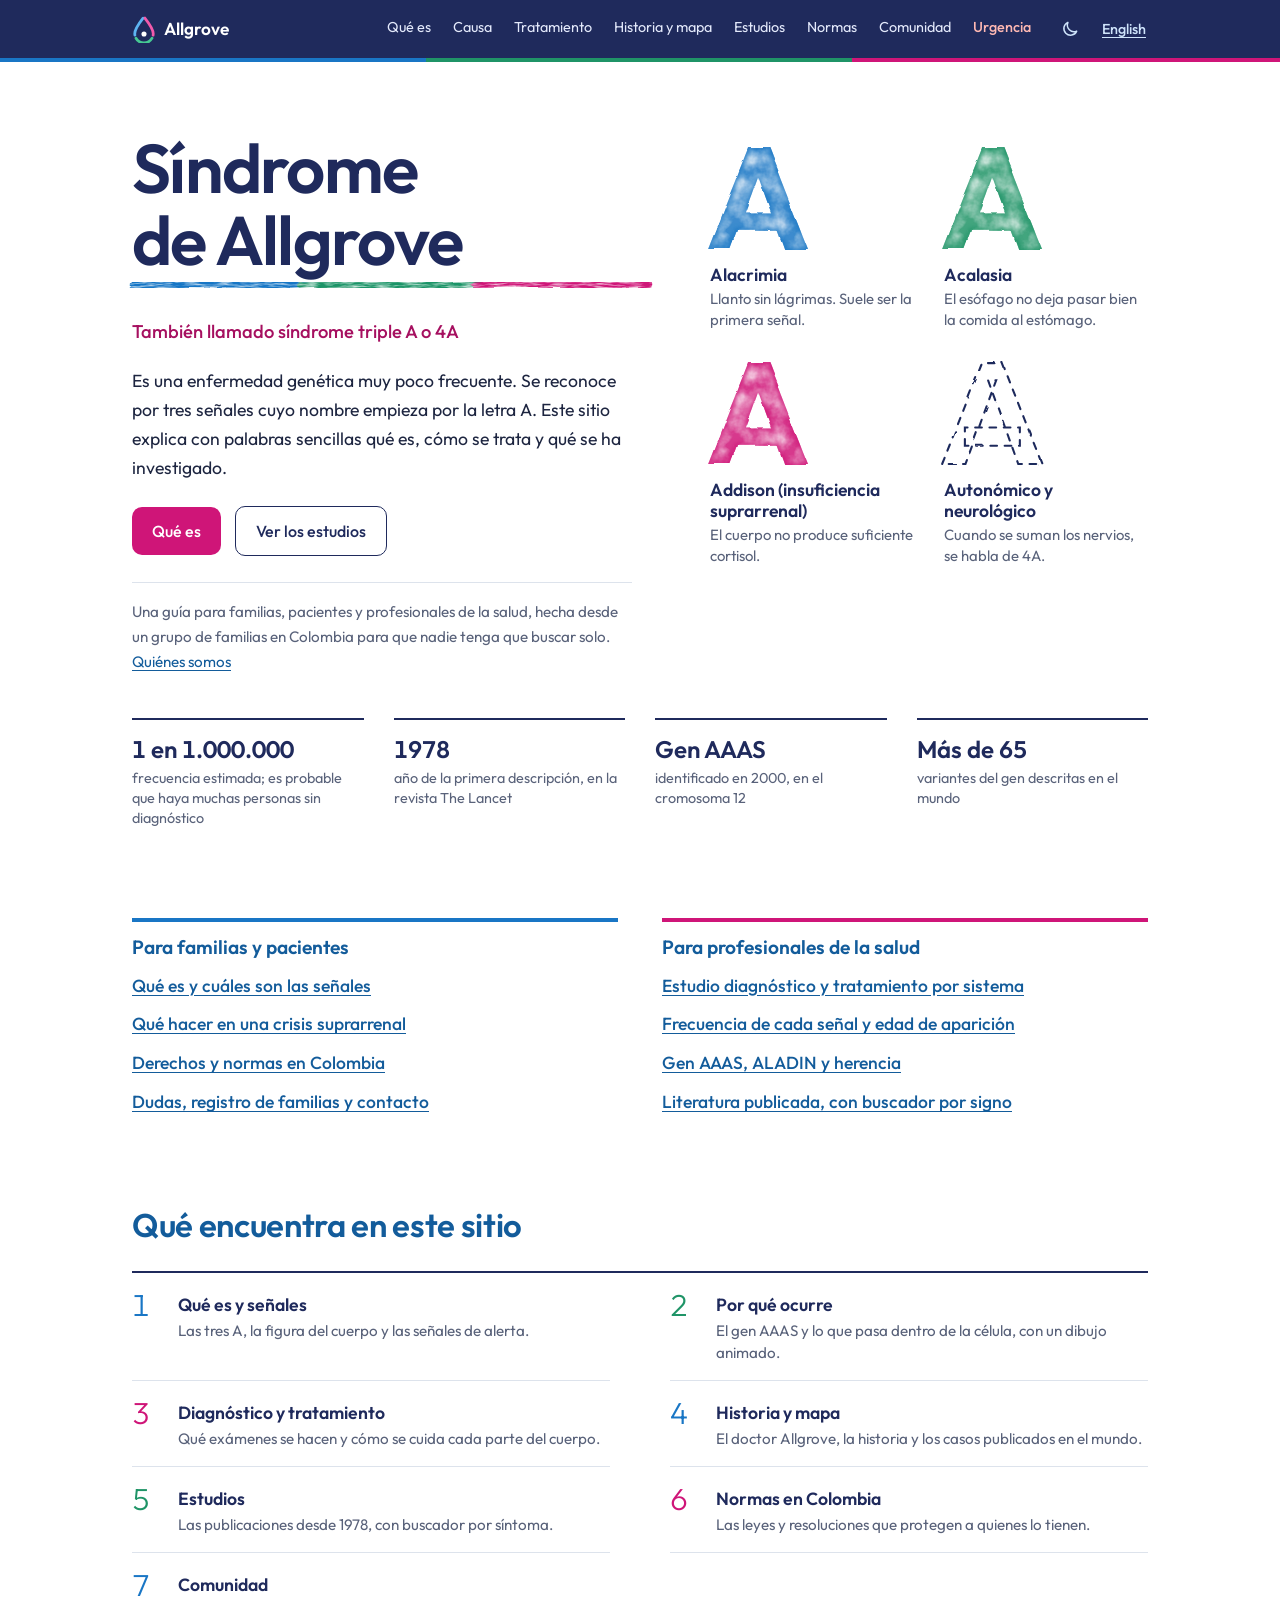
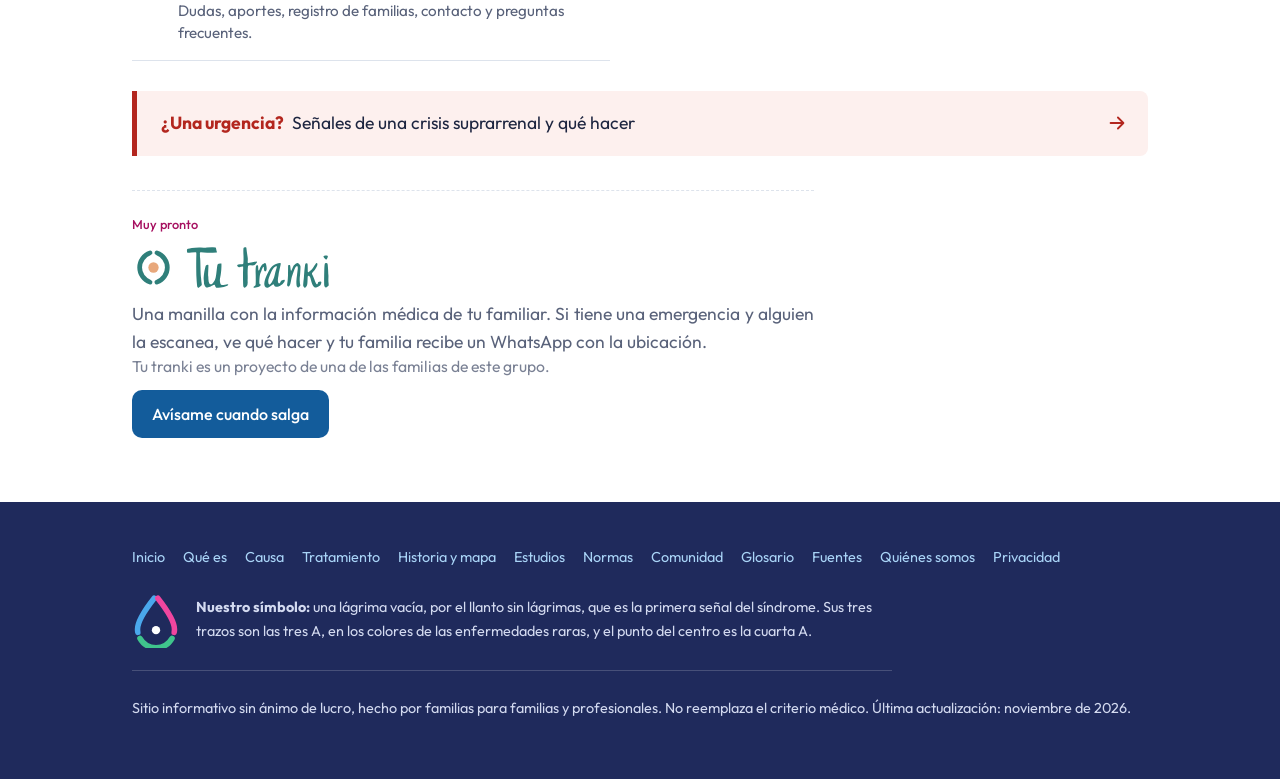
==== commit 161ca213: "Glosario, resumen para médicos en PDF, nota de analítica sin cookies y texto de Tu tranki Co-Authore" ====
--- a/index.html
+++ b/index.html
@@ -75,14 +75,14 @@
   <a class="urgent" href="que-es.html#urgencia"><b data-en="Emergency?">¿Una urgencia?</b><span data-en="Signs of an adrenal crisis and what to do">Señales de una crisis suprarrenal y qué hacer</span><i><svg viewBox="0 0 24 24" aria-hidden="true"><path d="M5 12h13M13 6l6 6-6 6" fill="none" stroke="currentColor" stroke-width="2" stroke-linecap="round" stroke-linejoin="round"/></svg></i></a>
   <div class="tranki" id="tu-tranki"><span class="soon" data-en="Coming soon">Muy pronto</span>
     <h3 class="tk-logo"><img class="tk-claro" src="img/tutranki-logo-verde.svg" alt="Tu tranki" width="200" height="43"><img class="tk-oscuro" src="img/tutranki-logo-blanco.svg" alt="Tu tranki" width="200" height="43"></h3>
-    <p data-en="A bracelet with your relative's medical information. If they have an emergency, such as an adrenal crisis, and someone scans it, that person sees what to do and your family gets a WhatsApp message with the location.">Una manilla con la información médica de tu familiar. Si tiene una emergencia, como una crisis suprarrenal, y alguien la escanea, ve qué hacer y tu familia recibe un WhatsApp con la ubicación.</p>
+    <p data-en="A bracelet with your relative's medical information. If they have an emergency and someone scans it, that person sees what to do and your family gets a WhatsApp message with the location.">Una manilla con la información médica de tu familiar. Si tiene una emergencia y alguien la escanea, ve qué hacer y tu familia recibe un WhatsApp con la ubicación.</p>
     <p class="tk-nota" data-en="Tu tranki is a project of one of the families in this group.">Tu tranki es un proyecto de una de las familias de este grupo.</p>
     <a class="btn blue" href="https://staffgestionintegral.com.co/tu-tranki" target="_blank" rel="noopener" data-en="Let me know when it's out">Avísame cuando salga</a></div>
 </div></section>
 
 </main>
 <footer><div class="wrap">
-  <div class="fnav"><a href="index.html" data-en="Home">Inicio</a><a href="que-es.html#arriba" data-en="What it is">Qué es</a><a href="causa.html#arriba" data-en="Cause">Causa</a><a href="tratamiento.html#arriba" data-en="Treatment">Tratamiento</a><a href="historia-mapa.html#arriba" data-en="History and map">Historia y mapa</a><a href="estudios.html#arriba" data-en="Studies">Estudios</a><a href="normas.html#arriba" data-en="Rules">Normas</a><a href="comunidad.html#arriba" data-en="Community">Comunidad</a><a href="fuentes.html#arriba" data-en="Sources">Fuentes</a><a href="quienes-somos.html#arriba" data-en="About us">Quiénes somos</a><a href="privacidad.html#arriba" data-en="Privacy">Privacidad</a></div>
+  <div class="fnav"><a href="index.html" data-en="Home">Inicio</a><a href="que-es.html#arriba" data-en="What it is">Qué es</a><a href="causa.html#arriba" data-en="Cause">Causa</a><a href="tratamiento.html#arriba" data-en="Treatment">Tratamiento</a><a href="historia-mapa.html#arriba" data-en="History and map">Historia y mapa</a><a href="estudios.html#arriba" data-en="Studies">Estudios</a><a href="normas.html#arriba" data-en="Rules">Normas</a><a href="comunidad.html#arriba" data-en="Community">Comunidad</a><a href="glosario.html#arriba" data-en="Glossary">Glosario</a><a href="fuentes.html#arriba" data-en="Sources">Fuentes</a><a href="quienes-somos.html#arriba" data-en="About us">Quiénes somos</a><a href="privacidad.html#arriba" data-en="Privacy">Privacidad</a></div>
   <div class="sym">
     <svg viewBox="0 0 52 60" aria-hidden="true"><path pathLength="3" d="M26 4C26 4 6 28 6 40a20 20 0 0 0 40 0C46 28 26 4 26 4z" fill="none" stroke="#4aa8ec" stroke-width="6" stroke-linecap="round" stroke-dasharray=".86 2.14" stroke-dashoffset="-.07"/><path pathLength="3" d="M26 4C26 4 6 28 6 40a20 20 0 0 0 40 0C46 28 26 4 26 4z" fill="none" stroke="#3fc48c" stroke-width="6" stroke-linecap="round" stroke-dasharray=".86 2.14" stroke-dashoffset="-1.07"/><path pathLength="3" d="M26 4C26 4 6 28 6 40a20 20 0 0 0 40 0C46 28 26 4 26 4z" fill="none" stroke="#f0469f" stroke-width="6" stroke-linecap="round" stroke-dasharray=".86 2.14" stroke-dashoffset="-2.07"/><circle cx="26" cy="41" r="4.5" fill="#fff"/></svg>
     <div data-en="<b>Our symbol:</b> an empty tear, for crying without tears, the first sign of the syndrome. Its three strokes are the three A's in the colours of rare diseases, and the dot in the centre is the fourth A."><b>Nuestro símbolo:</b> una lágrima vacía, por el llanto sin lágrimas, que es la primera señal del síndrome. Sus tres trazos son las tres A, en los colores de las enfermedades raras, y el punto del centro es la cuarta A.</div>
--- a/css/site.css
+++ b/css/site.css
@@ -512,3 +512,4 @@
 .tranki .tk-nota{font-size:.9em;opacity:.8;margin-top:-.2em}
 .alertbox .tk small{font-size:.85em}
 #tu-tranki{scroll-margin-top:90px}
+.pdfdoc{display:flex;flex-wrap:wrap;gap:10px 18px;align-items:center;margin:18px 0}.gl{margin:18px 0}.gl-item{padding:10px 0;border-bottom:1px solid rgba(127,127,127,.2)}.gl dt{font-weight:700;color:var(--sub,#1f6f8b)}.gl dd{margin:4px 0 0}#gq{width:100%;max-width:420px;padding:10px 14px;border-radius:10px;border:1px solid rgba(127,127,127,.4);font:inherit;margin-top:6px;background:transparent;color:inherit}
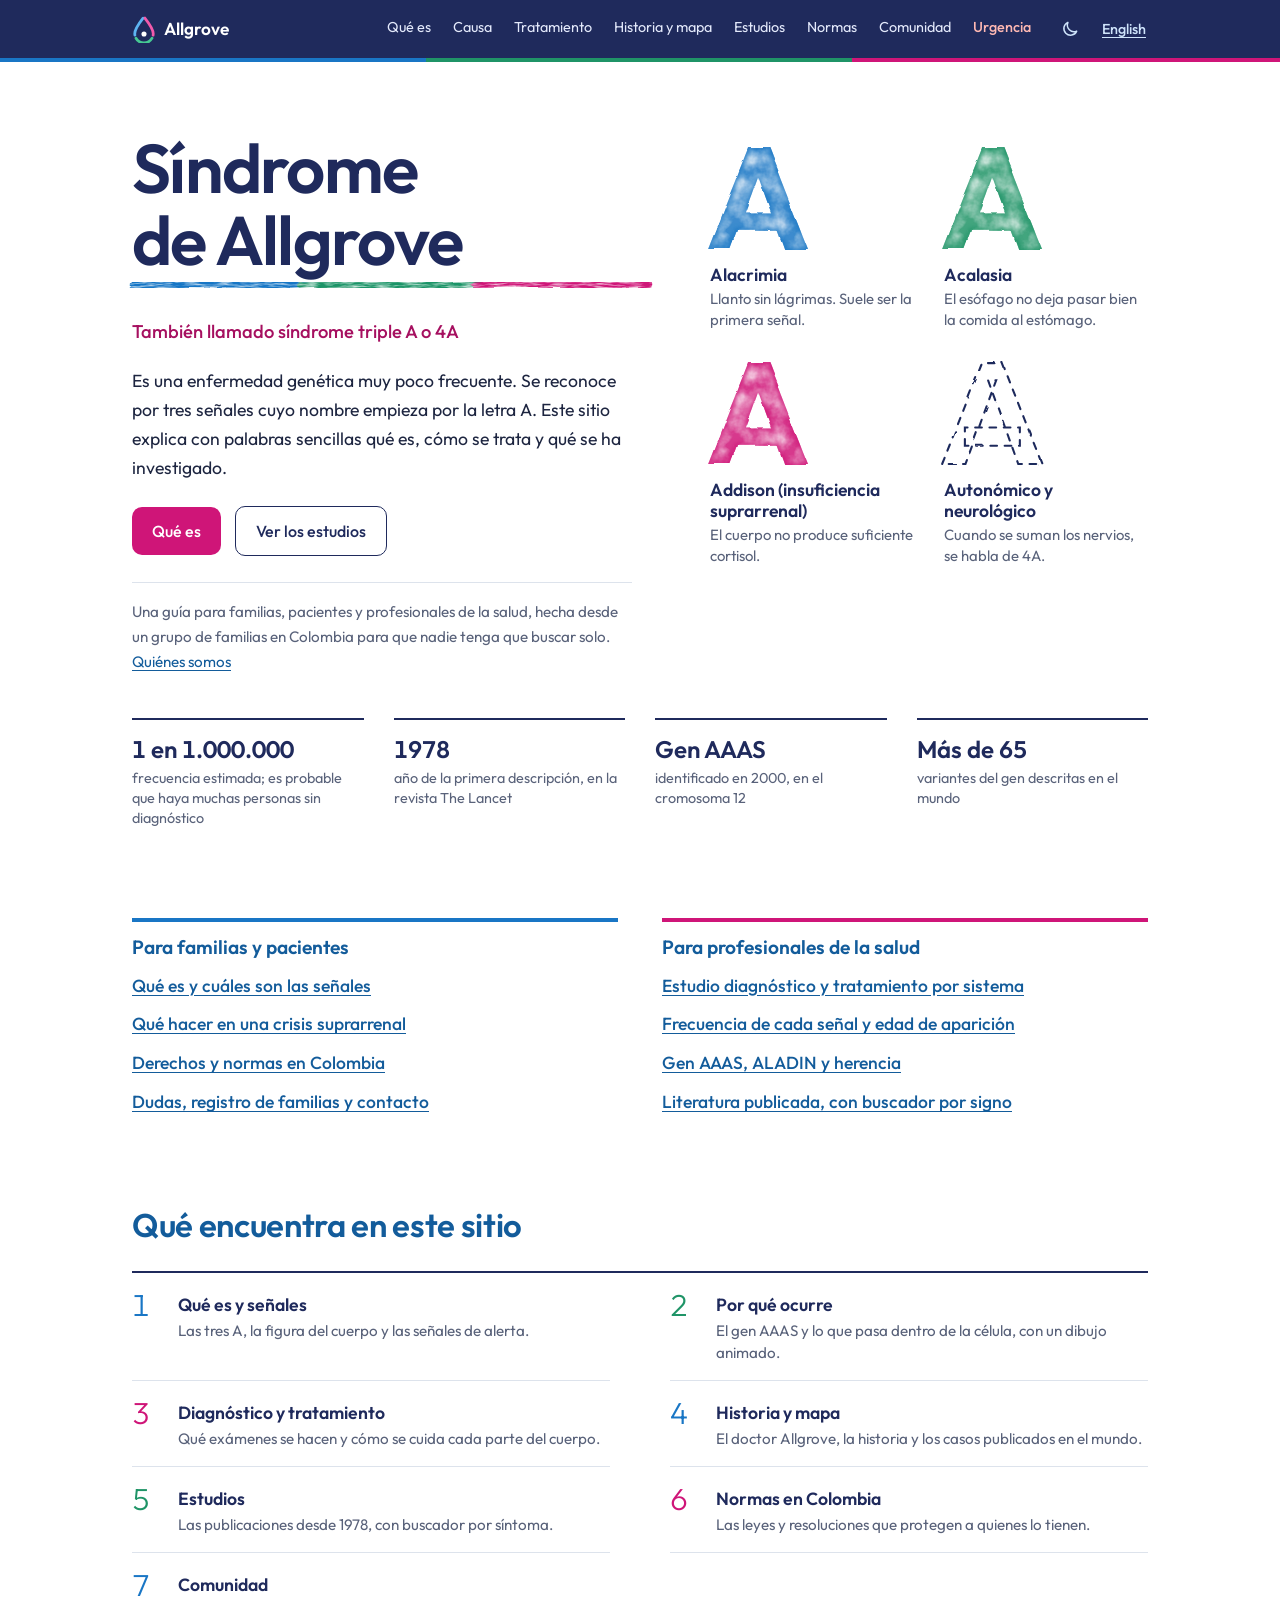
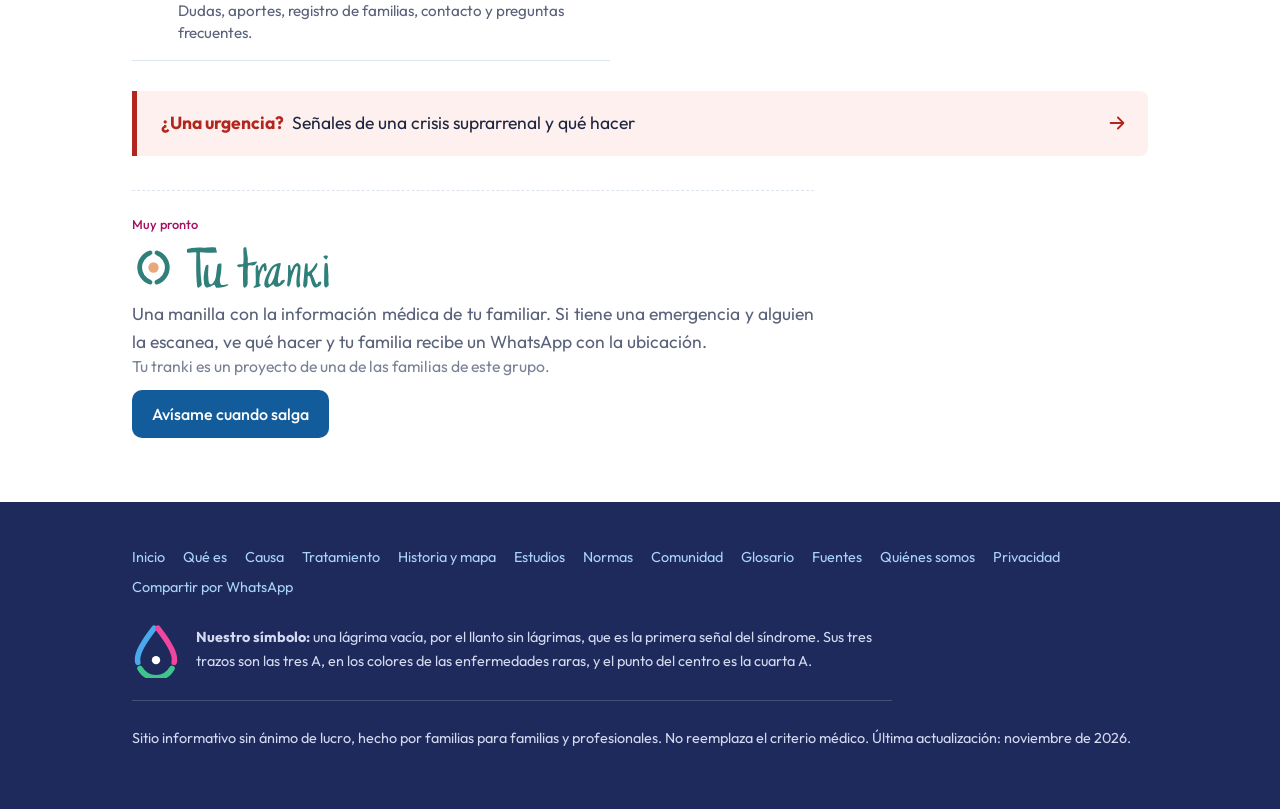
==== commit 96636f4b: "Compartir por WhatsApp, fecha de actualización de estudios, unirse al grupo y descripciones Co-Autho" ====
--- a/index.html
+++ b/index.html
@@ -4,11 +4,11 @@
 <meta charset="utf-8">
 <meta name="viewport" content="width=device-width, initial-scale=1">
 <title>Síndrome de Allgrove (triple A / 4A)</title>
-<meta name="description" content="Qué es el síndrome de Allgrove (triple A / 4A), explicado de forma sencilla para familias, pacientes y profesionales de la salud.">
+<meta name="description" content="Qué es el síndrome de Allgrove (triple A / 4A), explicado de forma sencilla para familias, pacientes y profesionales de la salud. Hecho por un grupo de familias en Colombia.">
 <meta property="og:type" content="website">
 <meta property="og:site_name" content="Síndrome de Allgrove">
 <meta property="og:title" content="Síndrome de Allgrove (triple A / 4A)">
-<meta property="og:description" content="Qué es el síndrome de Allgrove (triple A / 4A), explicado de forma sencilla para familias, pacientes y profesionales de la salud.">
+<meta property="og:description" content="Qué es el síndrome de Allgrove (triple A / 4A), explicado de forma sencilla para familias, pacientes y profesionales de la salud. Hecho por un grupo de familias en Colombia.">
 <meta property="og:locale" content="es_CO">
 <meta property="og:url" content="https://sindromedeallgrove.org/">
 <meta property="og:image" content="https://sindromedeallgrove.org/img/compartir.png">
@@ -17,7 +17,7 @@
 <meta name="twitter:card" content="summary_large_image">
 <link rel="canonical" href="https://sindromedeallgrove.org/">
 <meta name="theme-color" content="#1f2a5c">
-<script type="application/ld+json">{"@context": "https://schema.org", "@graph": [{"@type": "Organization", "@id": "https://sindromedeallgrove.org/#grupo", "name": "Grupo de familias con síndrome de Allgrove en Colombia", "url": "https://sindromedeallgrove.org/", "email": "sindromeallgrove@gmail.com", "logo": "https://sindromedeallgrove.org/img/compartir.png", "areaServed": "CO"}, {"@type": "WebSite", "@id": "https://sindromedeallgrove.org/#sitio", "name": "Síndrome de Allgrove", "url": "https://sindromedeallgrove.org/", "inLanguage": ["es", "en"], "publisher": {"@id": "https://sindromedeallgrove.org/#grupo"}}, {"@type": "MedicalWebPage", "url": "https://sindromedeallgrove.org/", "name": "Síndrome de Allgrove (triple A / 4A)", "description": "Qué es el síndrome de Allgrove (triple A / 4A), explicado de forma sencilla para familias, pacientes y profesionales de la salud.", "inLanguage": "es", "isPartOf": {"@id": "https://sindromedeallgrove.org/#sitio"}, "publisher": {"@id": "https://sindromedeallgrove.org/#grupo"}, "about": {"@type": "MedicalCondition", "name": "Síndrome de Allgrove", "alternateName": ["Síndrome triple A", "Síndrome 4A", "Triple A syndrome", "Allgrove syndrome", "Achalasia-addisonianism-alacrima syndrome"], "code": [{"@type": "MedicalCode", "codingSystem": "OMIM", "codeValue": "231550"}, {"@type": "MedicalCode", "codingSystem": "ORPHA", "codeValue": "869"}]}, "audience": [{"@type": "PeopleAudience", "audienceType": "Pacientes y familias"}, {"@type": "MedicalAudience", "audienceType": "Profesionales de la salud"}], "lastReviewed": "2026-11-14"}]}</script>
+<script type="application/ld+json">{"@context": "https://schema.org", "@graph": [{"@type": "Organization", "@id": "https://sindromedeallgrove.org/#grupo", "name": "Grupo de familias con síndrome de Allgrove en Colombia", "url": "https://sindromedeallgrove.org/", "email": "sindromeallgrove@gmail.com", "logo": "https://sindromedeallgrove.org/img/compartir.png", "areaServed": "CO"}, {"@type": "WebSite", "@id": "https://sindromedeallgrove.org/#sitio", "name": "Síndrome de Allgrove", "url": "https://sindromedeallgrove.org/", "inLanguage": ["es", "en"], "publisher": {"@id": "https://sindromedeallgrove.org/#grupo"}}, {"@type": "MedicalWebPage", "url": "https://sindromedeallgrove.org/", "name": "Síndrome de Allgrove (triple A / 4A)", "description": "Qué es el síndrome de Allgrove (triple A / 4A), explicado de forma sencilla para familias, pacientes y profesionales de la salud. Hecho por un grupo de familias en Colombia.", "inLanguage": "es", "isPartOf": {"@id": "https://sindromedeallgrove.org/#sitio"}, "publisher": {"@id": "https://sindromedeallgrove.org/#grupo"}, "about": {"@type": "MedicalCondition", "name": "Síndrome de Allgrove", "alternateName": ["Síndrome triple A", "Síndrome 4A", "Triple A syndrome", "Allgrove syndrome", "Achalasia-addisonianism-alacrima syndrome"], "code": [{"@type": "MedicalCode", "codingSystem": "OMIM", "codeValue": "231550"}, {"@type": "MedicalCode", "codingSystem": "ORPHA", "codeValue": "869"}]}, "audience": [{"@type": "PeopleAudience", "audienceType": "Pacientes y familias"}, {"@type": "MedicalAudience", "audienceType": "Profesionales de la salud"}], "lastReviewed": "2026-11-14"}]}</script>
 <link rel="icon" href="data:image/svg+xml,%3Csvg xmlns=%27http://www.w3.org/2000/svg%27 viewBox=%270 0 52 60%27%3E%3Cpath pathLength=%273%27 d=%27M26 4C26 4 6 28 6 40a20 20 0 0 0 40 0C46 28 26 4 26 4z%27 fill=%27none%27 stroke=%27%231976c5%27 stroke-width=%277%27 stroke-linecap=%27round%27 stroke-dasharray=%27.86 2.14%27 stroke-dashoffset=%27-.07%27/%3E%3Cpath pathLength=%273%27 d=%27M26 4C26 4 6 28 6 40a20 20 0 0 0 40 0C46 28 26 4 26 4z%27 fill=%27none%27 stroke=%27%231f9467%27 stroke-width=%277%27 stroke-linecap=%27round%27 stroke-dasharray=%27.86 2.14%27 stroke-dashoffset=%27-1.07%27/%3E%3Cpath pathLength=%273%27 d=%27M26 4C26 4 6 28 6 40a20 20 0 0 0 40 0C46 28 26 4 26 4z%27 fill=%27none%27 stroke=%27%23cf1578%27 stroke-width=%277%27 stroke-linecap=%27round%27 stroke-dasharray=%27.86 2.14%27 stroke-dashoffset=%27-2.07%27/%3E%3Ccircle cx=%2726%27 cy=%2741%27 r=%275%27 fill=%27%231f2a5c%27/%3E%3C/svg%3E">
 <link rel="preconnect" href="https://fonts.googleapis.com">
 <link href="https://fonts.googleapis.com/css2?family=Outfit:wght@300;400;500;600;700&display=swap" rel="stylesheet">
@@ -82,7 +82,7 @@
 
 </main>
 <footer><div class="wrap">
-  <div class="fnav"><a href="index.html" data-en="Home">Inicio</a><a href="que-es.html#arriba" data-en="What it is">Qué es</a><a href="causa.html#arriba" data-en="Cause">Causa</a><a href="tratamiento.html#arriba" data-en="Treatment">Tratamiento</a><a href="historia-mapa.html#arriba" data-en="History and map">Historia y mapa</a><a href="estudios.html#arriba" data-en="Studies">Estudios</a><a href="normas.html#arriba" data-en="Rules">Normas</a><a href="comunidad.html#arriba" data-en="Community">Comunidad</a><a href="glosario.html#arriba" data-en="Glossary">Glosario</a><a href="fuentes.html#arriba" data-en="Sources">Fuentes</a><a href="quienes-somos.html#arriba" data-en="About us">Quiénes somos</a><a href="privacidad.html#arriba" data-en="Privacy">Privacidad</a></div>
+  <div class="fnav"><a href="index.html" data-en="Home">Inicio</a><a href="que-es.html#arriba" data-en="What it is">Qué es</a><a href="causa.html#arriba" data-en="Cause">Causa</a><a href="tratamiento.html#arriba" data-en="Treatment">Tratamiento</a><a href="historia-mapa.html#arriba" data-en="History and map">Historia y mapa</a><a href="estudios.html#arriba" data-en="Studies">Estudios</a><a href="normas.html#arriba" data-en="Rules">Normas</a><a href="comunidad.html#arriba" data-en="Community">Comunidad</a><a href="glosario.html#arriba" data-en="Glossary">Glosario</a><a href="fuentes.html#arriba" data-en="Sources">Fuentes</a><a href="quienes-somos.html#arriba" data-en="About us">Quiénes somos</a><a href="privacidad.html#arriba" data-en="Privacy">Privacidad</a><a class="wa" href="https://wa.me/?text=S%C3%ADndrome%20de%20Allgrove%20%28triple%20A%20/%204A%29%20https%3A//sindromedeallgrove.org/" target="_blank" rel="noopener" data-en="Share on WhatsApp">Compartir por WhatsApp</a></div>
   <div class="sym">
     <svg viewBox="0 0 52 60" aria-hidden="true"><path pathLength="3" d="M26 4C26 4 6 28 6 40a20 20 0 0 0 40 0C46 28 26 4 26 4z" fill="none" stroke="#4aa8ec" stroke-width="6" stroke-linecap="round" stroke-dasharray=".86 2.14" stroke-dashoffset="-.07"/><path pathLength="3" d="M26 4C26 4 6 28 6 40a20 20 0 0 0 40 0C46 28 26 4 26 4z" fill="none" stroke="#3fc48c" stroke-width="6" stroke-linecap="round" stroke-dasharray=".86 2.14" stroke-dashoffset="-1.07"/><path pathLength="3" d="M26 4C26 4 6 28 6 40a20 20 0 0 0 40 0C46 28 26 4 26 4z" fill="none" stroke="#f0469f" stroke-width="6" stroke-linecap="round" stroke-dasharray=".86 2.14" stroke-dashoffset="-2.07"/><circle cx="26" cy="41" r="4.5" fill="#fff"/></svg>
     <div data-en="<b>Our symbol:</b> an empty tear, for crying without tears, the first sign of the syndrome. Its three strokes are the three A's in the colours of rare diseases, and the dot in the centre is the fourth A."><b>Nuestro símbolo:</b> una lágrima vacía, por el llanto sin lágrimas, que es la primera señal del síndrome. Sus tres trazos son las tres A, en los colores de las enfermedades raras, y el punto del centro es la cuarta A.</div>
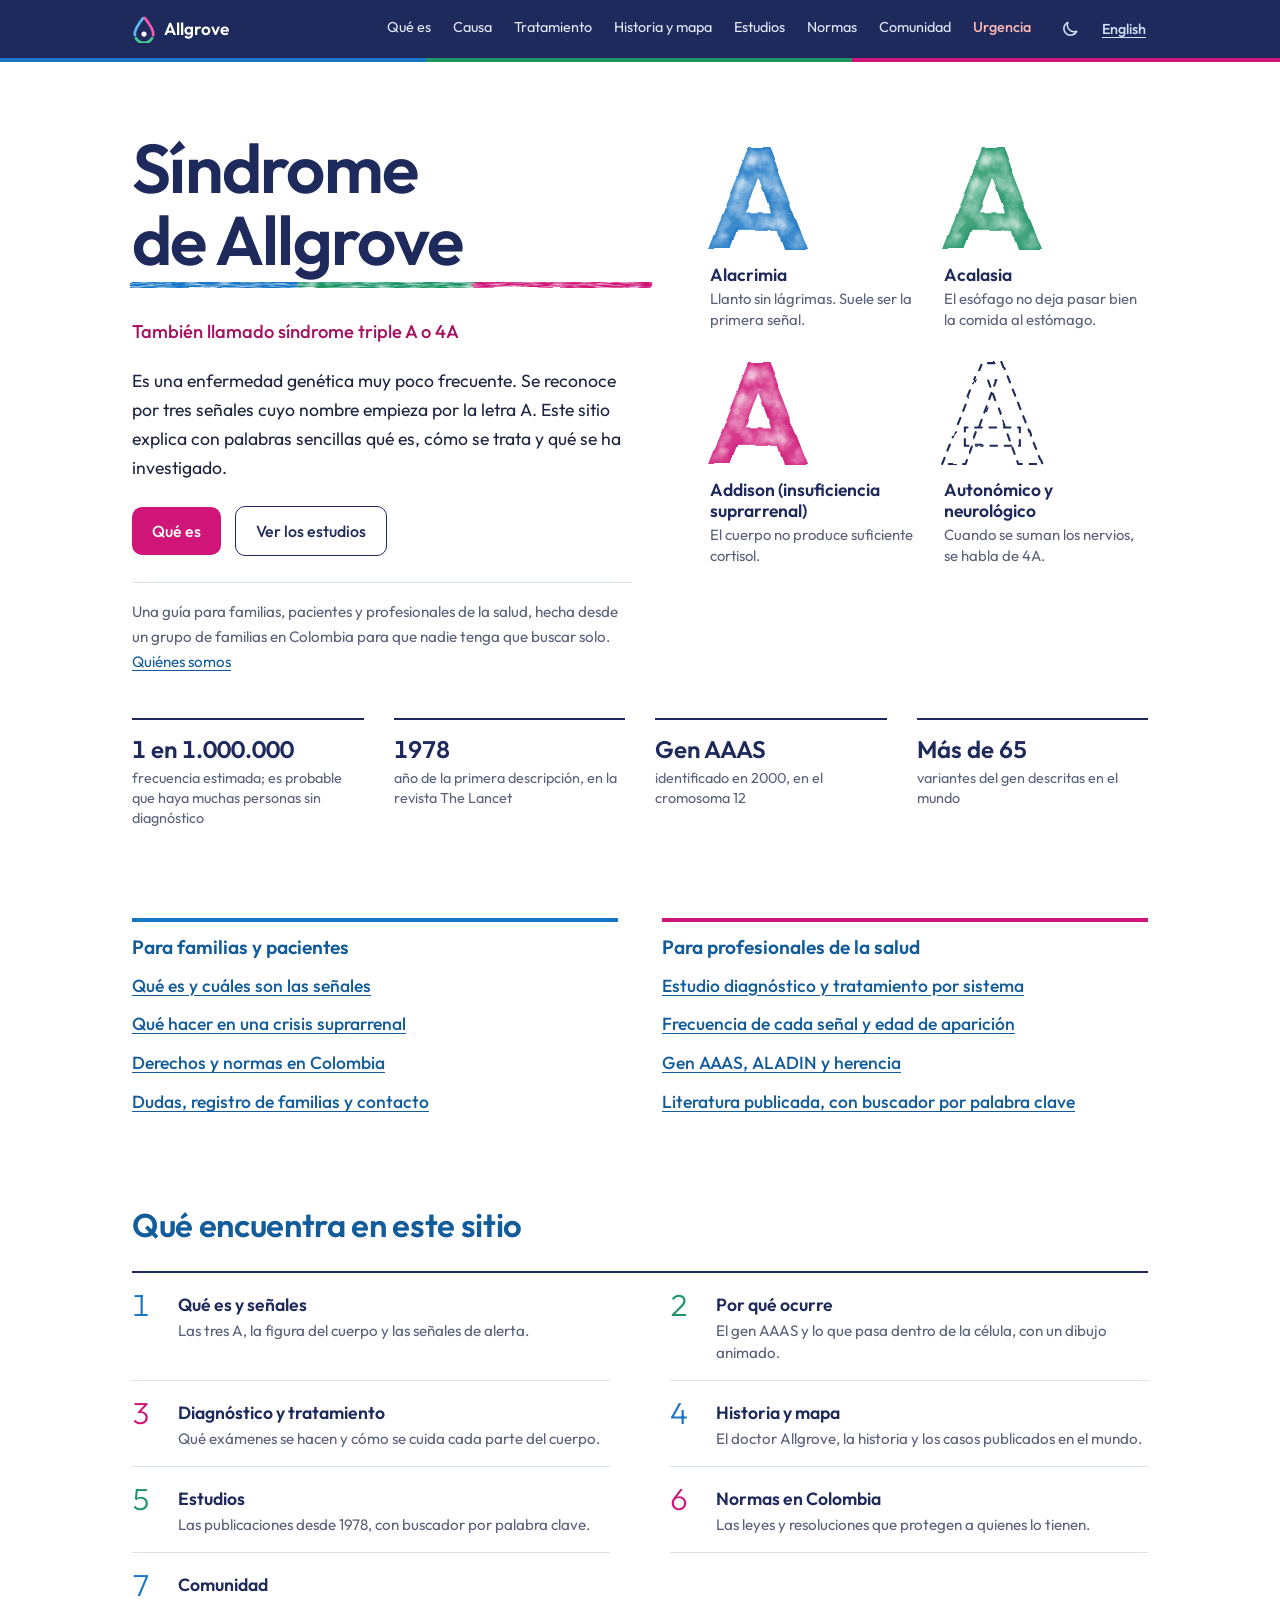
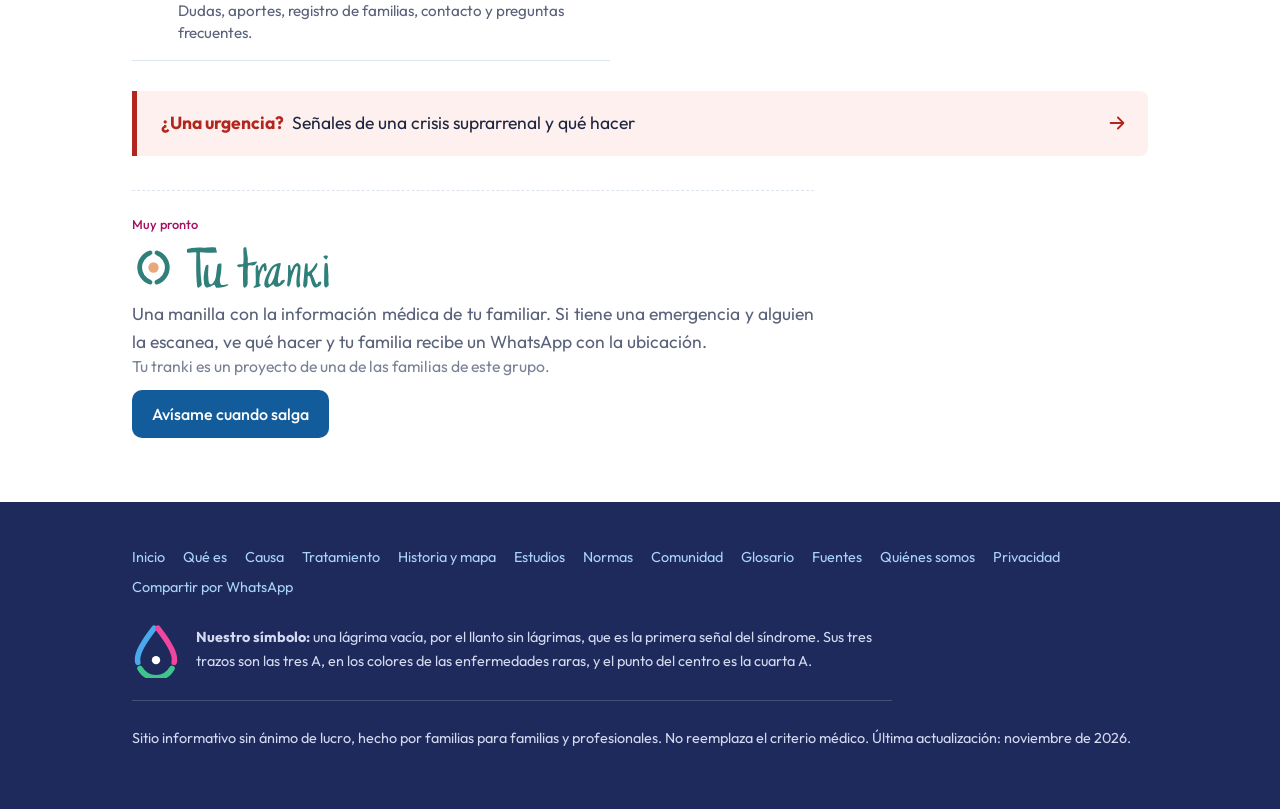
==== commit b4014849: "Diarrea en crisis, cortisol en el seguimiento, neurooftalmología y buscador por palabra clave Co-Aut" ====
--- a/index.html
+++ b/index.html
@@ -68,10 +68,10 @@
     <li><a href="tratamiento.html#arriba" data-en="Diagnostic work-up and treatment by system">Estudio diagnóstico y tratamiento por sistema</a></li>
     <li><a href="que-es.html#senales" data-en="Frequency of each sign and age at onset">Frecuencia de cada señal y edad de aparición</a></li>
     <li><a href="causa.html#arriba" data-en="AAAS gene, ALADIN and inheritance">Gen AAAS, ALADIN y herencia</a></li>
-    <li><a href="estudios.html#arriba" data-en="Published literature, searchable by sign">Literatura publicada, con buscador por signo</a></li></ul></div>
+    <li><a href="estudios.html#arriba" data-en="Published literature, with keyword search">Literatura publicada, con buscador por palabra clave</a></li></ul></div>
 </div></div></section><section id="explorar"><div class="wrap">
   <h2 data-en="What you will find here">Qué encuentra en este sitio</h2>
-  <ol class="toc"><li><a href="que-es.html#arriba"><i>1</i><div><b data-en="What it is and its signs">Qué es y señales</b><span data-en="The three A’s, the body figure and the warning signs.">Las tres A, la figura del cuerpo y las señales de alerta.</span></div></a></li><li><a href="causa.html#arriba"><i>2</i><div><b data-en="Why it happens">Por qué ocurre</b><span data-en="The AAAS gene and what happens inside the cell, with an animated drawing.">El gen AAAS y lo que pasa dentro de la célula, con un dibujo animado.</span></div></a></li><li><a href="tratamiento.html#arriba"><i>3</i><div><b data-en="Diagnosis and treatment">Diagnóstico y tratamiento</b><span data-en="Which tests are done and how each part of the body is cared for.">Qué exámenes se hacen y cómo se cuida cada parte del cuerpo.</span></div></a></li><li><a href="historia-mapa.html#arriba"><i>4</i><div><b data-en="History and map">Historia y mapa</b><span data-en="Dr Allgrove, the history and the cases published around the world.">El doctor Allgrove, la historia y los casos publicados en el mundo.</span></div></a></li><li><a href="estudios.html#arriba"><i>5</i><div><b data-en="Studies">Estudios</b><span data-en="Publications since 1978, searchable by symptom.">Las publicaciones desde 1978, con buscador por síntoma.</span></div></a></li><li><a href="normas.html#arriba"><i>6</i><div><b data-en="Rules in Colombia">Normas en Colombia</b><span data-en="The laws and resolutions that protect people who have it.">Las leyes y resoluciones que protegen a quienes lo tienen.</span></div></a></li><li><a href="comunidad.html#arriba"><i>7</i><div><b data-en="Community">Comunidad</b><span data-en="Questions, contributions, family registry, contact and FAQ.">Dudas, aportes, registro de familias, contacto y preguntas frecuentes.</span></div></a></li></ol>
+  <ol class="toc"><li><a href="que-es.html#arriba"><i>1</i><div><b data-en="What it is and its signs">Qué es y señales</b><span data-en="The three A’s, the body figure and the warning signs.">Las tres A, la figura del cuerpo y las señales de alerta.</span></div></a></li><li><a href="causa.html#arriba"><i>2</i><div><b data-en="Why it happens">Por qué ocurre</b><span data-en="The AAAS gene and what happens inside the cell, with an animated drawing.">El gen AAAS y lo que pasa dentro de la célula, con un dibujo animado.</span></div></a></li><li><a href="tratamiento.html#arriba"><i>3</i><div><b data-en="Diagnosis and treatment">Diagnóstico y tratamiento</b><span data-en="Which tests are done and how each part of the body is cared for.">Qué exámenes se hacen y cómo se cuida cada parte del cuerpo.</span></div></a></li><li><a href="historia-mapa.html#arriba"><i>4</i><div><b data-en="History and map">Historia y mapa</b><span data-en="Dr Allgrove, the history and the cases published around the world.">El doctor Allgrove, la historia y los casos publicados en el mundo.</span></div></a></li><li><a href="estudios.html#arriba"><i>5</i><div><b data-en="Studies">Estudios</b><span data-en="Publications since 1978, searchable by symptom.">Las publicaciones desde 1978, con buscador por palabra clave.</span></div></a></li><li><a href="normas.html#arriba"><i>6</i><div><b data-en="Rules in Colombia">Normas en Colombia</b><span data-en="The laws and resolutions that protect people who have it.">Las leyes y resoluciones que protegen a quienes lo tienen.</span></div></a></li><li><a href="comunidad.html#arriba"><i>7</i><div><b data-en="Community">Comunidad</b><span data-en="Questions, contributions, family registry, contact and FAQ.">Dudas, aportes, registro de familias, contacto y preguntas frecuentes.</span></div></a></li></ol>
   <a class="urgent" href="que-es.html#urgencia"><b data-en="Emergency?">¿Una urgencia?</b><span data-en="Signs of an adrenal crisis and what to do">Señales de una crisis suprarrenal y qué hacer</span><i><svg viewBox="0 0 24 24" aria-hidden="true"><path d="M5 12h13M13 6l6 6-6 6" fill="none" stroke="currentColor" stroke-width="2" stroke-linecap="round" stroke-linejoin="round"/></svg></i></a>
   <div class="tranki" id="tu-tranki"><span class="soon" data-en="Coming soon">Muy pronto</span>
     <h3 class="tk-logo"><img class="tk-claro" src="img/tutranki-logo-verde.svg" alt="Tu tranki" width="200" height="43"><img class="tk-oscuro" src="img/tutranki-logo-blanco.svg" alt="Tu tranki" width="200" height="43"></h3>
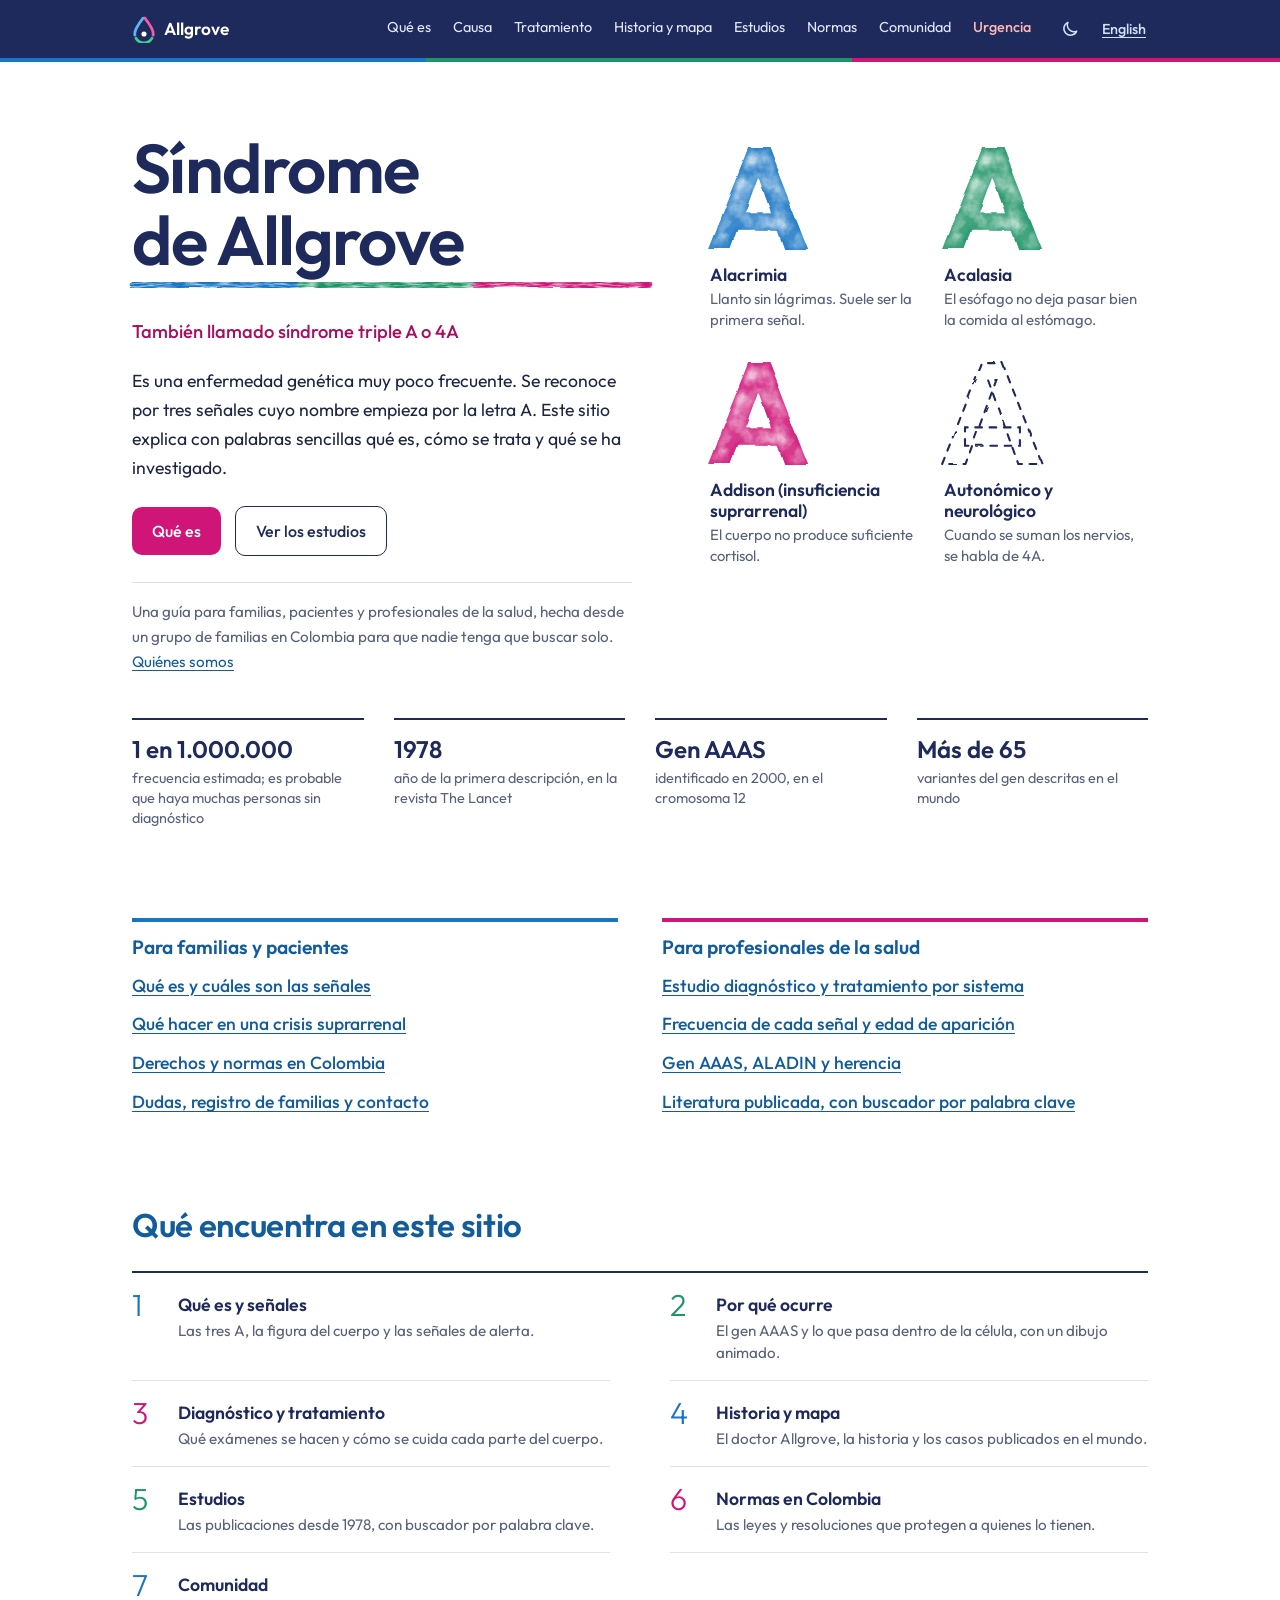
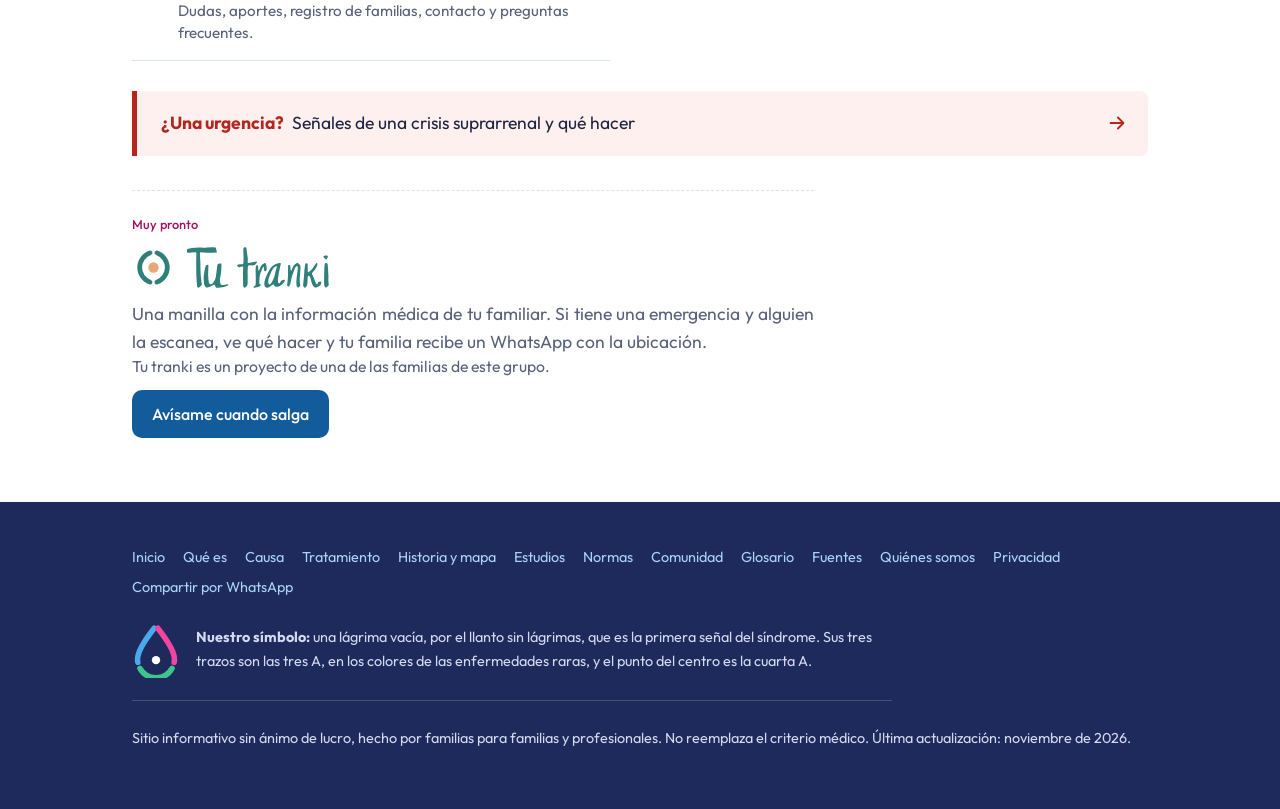
==== commit 22da1b96: "Rendimiento y accesibilidad: letra propia, caché, contraste y orden de encabezados Co-Authored-By: C" ====
--- a/index.html
+++ b/index.html
@@ -19,18 +19,17 @@
 <meta name="theme-color" content="#1f2a5c">
 <script type="application/ld+json">{"@context": "https://schema.org", "@graph": [{"@type": "Organization", "@id": "https://sindromedeallgrove.org/#grupo", "name": "Grupo de familias con síndrome de Allgrove en Colombia", "url": "https://sindromedeallgrove.org/", "email": "sindromeallgrove@gmail.com", "logo": "https://sindromedeallgrove.org/img/compartir.png", "areaServed": "CO"}, {"@type": "WebSite", "@id": "https://sindromedeallgrove.org/#sitio", "name": "Síndrome de Allgrove", "url": "https://sindromedeallgrove.org/", "inLanguage": ["es", "en"], "publisher": {"@id": "https://sindromedeallgrove.org/#grupo"}}, {"@type": "MedicalWebPage", "url": "https://sindromedeallgrove.org/", "name": "Síndrome de Allgrove (triple A / 4A)", "description": "Qué es el síndrome de Allgrove (triple A / 4A), explicado de forma sencilla para familias, pacientes y profesionales de la salud. Hecho por un grupo de familias en Colombia.", "inLanguage": "es", "isPartOf": {"@id": "https://sindromedeallgrove.org/#sitio"}, "publisher": {"@id": "https://sindromedeallgrove.org/#grupo"}, "about": {"@type": "MedicalCondition", "name": "Síndrome de Allgrove", "alternateName": ["Síndrome triple A", "Síndrome 4A", "Triple A syndrome", "Allgrove syndrome", "Achalasia-addisonianism-alacrima syndrome"], "code": [{"@type": "MedicalCode", "codingSystem": "OMIM", "codeValue": "231550"}, {"@type": "MedicalCode", "codingSystem": "ORPHA", "codeValue": "869"}]}, "audience": [{"@type": "PeopleAudience", "audienceType": "Pacientes y familias"}, {"@type": "MedicalAudience", "audienceType": "Profesionales de la salud"}], "lastReviewed": "2026-11-14"}]}</script>
 <link rel="icon" href="data:image/svg+xml,%3Csvg xmlns=%27http://www.w3.org/2000/svg%27 viewBox=%270 0 52 60%27%3E%3Cpath pathLength=%273%27 d=%27M26 4C26 4 6 28 6 40a20 20 0 0 0 40 0C46 28 26 4 26 4z%27 fill=%27none%27 stroke=%27%231976c5%27 stroke-width=%277%27 stroke-linecap=%27round%27 stroke-dasharray=%27.86 2.14%27 stroke-dashoffset=%27-.07%27/%3E%3Cpath pathLength=%273%27 d=%27M26 4C26 4 6 28 6 40a20 20 0 0 0 40 0C46 28 26 4 26 4z%27 fill=%27none%27 stroke=%27%231f9467%27 stroke-width=%277%27 stroke-linecap=%27round%27 stroke-dasharray=%27.86 2.14%27 stroke-dashoffset=%27-1.07%27/%3E%3Cpath pathLength=%273%27 d=%27M26 4C26 4 6 28 6 40a20 20 0 0 0 40 0C46 28 26 4 26 4z%27 fill=%27none%27 stroke=%27%23cf1578%27 stroke-width=%277%27 stroke-linecap=%27round%27 stroke-dasharray=%27.86 2.14%27 stroke-dashoffset=%27-2.07%27/%3E%3Ccircle cx=%2726%27 cy=%2741%27 r=%275%27 fill=%27%231f2a5c%27/%3E%3C/svg%3E">
-<link rel="preconnect" href="https://fonts.googleapis.com">
-<link href="https://fonts.googleapis.com/css2?family=Outfit:wght@300;400;500;600;700&display=swap" rel="stylesheet">
-<link rel="stylesheet" href="css/site.css">
+<link rel="preload" href="/fonts/outfit-latin.woff" as="font" type="font/woff" crossorigin>
+<link rel="stylesheet" href="/css/site.css?v=285618c9">
 <script>try{if(localStorage.getItem("tema")==="oscuro")document.documentElement.dataset.theme="dark"}catch(e){}</script>
 </head>
 <body class="c0"><a id="arriba"></a>
 <a class="skip" href="#contenido" data-en="Skip to content">Saltar al contenido</a>
 <nav><div class="wrap">
-  <a class="brand" href="index.html"><svg viewBox="0 0 52 60" aria-hidden="true"><path pathLength="3" d="M26 4C26 4 6 28 6 40a20 20 0 0 0 40 0C46 28 26 4 26 4z" fill="none" stroke="#5db4f2" stroke-width="6" stroke-linecap="round" stroke-dasharray=".86 2.14" stroke-dashoffset="-.07"/><path pathLength="3" d="M26 4C26 4 6 28 6 40a20 20 0 0 0 40 0C46 28 26 4 26 4z" fill="none" stroke="#46c993" stroke-width="6" stroke-linecap="round" stroke-dasharray=".86 2.14" stroke-dashoffset="-1.07"/><path pathLength="3" d="M26 4C26 4 6 28 6 40a20 20 0 0 0 40 0C46 28 26 4 26 4z" fill="none" stroke="#f25aab" stroke-width="6" stroke-linecap="round" stroke-dasharray=".86 2.14" stroke-dashoffset="-2.07"/><circle cx="26" cy="41" r="5.5" fill="#ffffff"/></svg>
+  <a class="brand" href="/"><svg viewBox="0 0 52 60" aria-hidden="true"><path pathLength="3" d="M26 4C26 4 6 28 6 40a20 20 0 0 0 40 0C46 28 26 4 26 4z" fill="none" stroke="#5db4f2" stroke-width="6" stroke-linecap="round" stroke-dasharray=".86 2.14" stroke-dashoffset="-.07"/><path pathLength="3" d="M26 4C26 4 6 28 6 40a20 20 0 0 0 40 0C46 28 26 4 26 4z" fill="none" stroke="#46c993" stroke-width="6" stroke-linecap="round" stroke-dasharray=".86 2.14" stroke-dashoffset="-1.07"/><path pathLength="3" d="M26 4C26 4 6 28 6 40a20 20 0 0 0 40 0C46 28 26 4 26 4z" fill="none" stroke="#f25aab" stroke-width="6" stroke-linecap="round" stroke-dasharray=".86 2.14" stroke-dashoffset="-2.07"/><circle cx="26" cy="41" r="5.5" fill="#ffffff"/></svg>
     Allgrove</a>
   <button id="menu" aria-label="Menú" aria-expanded="false" aria-controls="links"><svg viewBox="0 0 24 24" aria-hidden="true"><path d="M4 7h16M4 12h16M4 17h16" fill="none" stroke="currentColor" stroke-width="2" stroke-linecap="round"/></svg></button>
-  <div class="links" id="links"><a href="que-es.html#arriba" data-en="What it is">Qué es</a><a href="causa.html#arriba" data-en="Cause">Causa</a><a href="tratamiento.html#arriba" data-en="Treatment">Tratamiento</a><a href="historia-mapa.html#arriba" data-en="History and map">Historia y mapa</a><a href="estudios.html#arriba" data-en="Studies">Estudios</a><a href="normas.html#arriba" data-en="Rules">Normas</a><a href="comunidad.html#arriba" data-en="Community">Comunidad</a><a class="urg" href="que-es.html#urgencia" data-en="Emergency">Urgencia</a></div>
+  <div class="links" id="links"><a href="que-es#arriba" data-en="What it is">Qué es</a><a href="causa#arriba" data-en="Cause">Causa</a><a href="tratamiento#arriba" data-en="Treatment">Tratamiento</a><a href="historia-mapa#arriba" data-en="History and map">Historia y mapa</a><a href="estudios#arriba" data-en="Studies">Estudios</a><a href="normas#arriba" data-en="Rules">Normas</a><a href="comunidad#arriba" data-en="Community">Comunidad</a><a class="urg" href="que-es#urgencia" data-en="Emergency">Urgencia</a></div>
   <button id="theme" aria-label="Apariencia oscura o clara / Dark or light appearance" title="Apariencia oscura o clara"><svg class="moon" viewBox="0 0 24 24" aria-hidden="true"><path d="M20 14.5A8 8 0 0 1 9.5 4a8 8 0 1 0 10.5 10.5z" fill="none" stroke="currentColor" stroke-width="1.8" stroke-linejoin="round"/></svg><svg class="sun" viewBox="0 0 24 24" aria-hidden="true"><g fill="none" stroke="currentColor" stroke-width="1.8" stroke-linecap="round"><circle cx="12" cy="12" r="4.2"/><path d="M12 2.5v2M12 19.5v2M2.5 12h2M19.5 12h2M5.3 5.3l1.4 1.4M17.3 17.3l1.4 1.4M5.3 18.7l1.4-1.4M17.3 6.7l1.4-1.4"/></g></svg></button>
   <button id="lang" aria-label="Cambiar idioma / Change language">English</button>
 </div></nav>
@@ -42,8 +41,8 @@
     <h1 data-en="Allgrove syndrome">Síndrome de Allgrove</h1>
     <p class="aka" data-en="Also called triple A syndrome or 4A">También llamado síndrome triple A o 4A</p>
     <p class="intro" data-en="It is a very rare genetic disease, recognised by three signs whose names begin with the letter A. This site explains in plain words what it is, how it is treated and what research has found.">Es una enfermedad genética muy poco frecuente. Se reconoce por tres señales cuyo nombre empieza por la letra A. Este sitio explica con palabras sencillas qué es, cómo se trata y qué se ha investigado.</p>
-    <div class="btns"><a class="btn mag" href="que-es.html" data-en="What it is">Qué es</a><a class="btn line" href="estudios.html" data-en="See the studies">Ver los estudios</a></div>
-    <p class="hand" data-en="A guide for families, patients and health professionals, made by a group of families in Colombia so that no one has to search alone. <a href='quienes-somos.html#arriba'>About us</a>">Una guía para familias, pacientes y profesionales de la salud, hecha desde un grupo de familias en Colombia para que nadie tenga que buscar solo. <a href="quienes-somos.html#arriba">Quiénes somos</a></p>
+    <div class="btns"><a class="btn mag" href="que-es" data-en="What it is">Qué es</a><a class="btn line" href="estudios" data-en="See the studies">Ver los estudios</a></div>
+    <p class="hand" data-en="A guide for families, patients and health professionals, made by a group of families in Colombia so that no one has to search alone. <a href='quienes-somos#arriba'>About us</a>">Una guía para familias, pacientes y profesionales de la salud, hecha desde un grupo de familias en Colombia para que nadie tenga que buscar solo. <a href="quienes-somos#arriba">Quiénes somos</a></p>
   </div>
   <div>
     <svg width="0" height="0" style="position:absolute" aria-hidden="true"><defs><filter id="wc" x="-15%" y="-20%" width="130%" height="140%" color-interpolation-filters="sRGB"><feTurbulence type="fractalNoise" baseFrequency=".016" numOctaves="3" seed="4" result="n"/><feDisplacementMap in="SourceGraphic" in2="n" scale="9" xChannelSelector="R" yChannelSelector="G" result="d"/><feGaussianBlur in="d" stdDeviation=".7" result="b"/><feTurbulence type="fractalNoise" baseFrequency=".05" numOctaves="4" seed="11" result="g"/><feColorMatrix in="g" type="matrix" values="0 0 0 0 0 0 0 0 0 0 0 0 0 0 0 0 0 0 -1.7 1.5" result="ga"/><feComposite in="b" in2="ga" operator="in" result="tex"/><feMorphology in="b" operator="erode" radius="2.6" result="e"/><feGaussianBlur in="e" stdDeviation="2.4" result="eb"/><feComposite in="b" in2="eb" operator="out" result="rim"/><feMerge><feMergeNode in="tex"/><feMergeNode in="rim"/></feMerge></filter><filter id="pen" x="-10%" y="-10%" width="120%" height="120%"><feTurbulence type="fractalNoise" baseFrequency=".04" numOctaves="2" seed="5" result="n"/><feDisplacementMap in="SourceGraphic" in2="n" scale="3"/></filter></defs></svg>
@@ -59,20 +58,20 @@
   <div class="fact"><b data-en="More than 65">Más de 65</b><span data-en="variants of the gene described worldwide">variantes del gen descritas en el mundo</span></div>
 </div></div>
 <section id="rutas"><div class="wrap"><div class="paths">
-  <div><h3 data-en="For families and patients">Para familias y pacientes</h3><ul>
-    <li><a href="que-es.html#arriba" data-en="What it is and its signs">Qué es y cuáles son las señales</a></li>
-    <li><a href="que-es.html#urgencia" data-en="What to do in an adrenal crisis">Qué hacer en una crisis suprarrenal</a></li>
-    <li><a href="normas.html#arriba" data-en="Rights and rules in Colombia">Derechos y normas en Colombia</a></li>
-    <li><a href="comunidad.html#arriba" data-en="Questions, registry and contact">Dudas, registro de familias y contacto</a></li></ul></div>
+  <div><h3 aria-level="2" data-en="For families and patients">Para familias y pacientes</h3><ul>
+    <li><a href="que-es#arriba" data-en="What it is and its signs">Qué es y cuáles son las señales</a></li>
+    <li><a href="que-es#urgencia" data-en="What to do in an adrenal crisis">Qué hacer en una crisis suprarrenal</a></li>
+    <li><a href="normas#arriba" data-en="Rights and rules in Colombia">Derechos y normas en Colombia</a></li>
+    <li><a href="comunidad#arriba" data-en="Questions, registry and contact">Dudas, registro de familias y contacto</a></li></ul></div>
   <div><h3 data-en="For health professionals">Para profesionales de la salud</h3><ul>
-    <li><a href="tratamiento.html#arriba" data-en="Diagnostic work-up and treatment by system">Estudio diagnóstico y tratamiento por sistema</a></li>
-    <li><a href="que-es.html#senales" data-en="Frequency of each sign and age at onset">Frecuencia de cada señal y edad de aparición</a></li>
-    <li><a href="causa.html#arriba" data-en="AAAS gene, ALADIN and inheritance">Gen AAAS, ALADIN y herencia</a></li>
-    <li><a href="estudios.html#arriba" data-en="Published literature, with keyword search">Literatura publicada, con buscador por palabra clave</a></li></ul></div>
+    <li><a href="tratamiento#arriba" data-en="Diagnostic work-up and treatment by system">Estudio diagnóstico y tratamiento por sistema</a></li>
+    <li><a href="que-es#senales" data-en="Frequency of each sign and age at onset">Frecuencia de cada señal y edad de aparición</a></li>
+    <li><a href="causa#arriba" data-en="AAAS gene, ALADIN and inheritance">Gen AAAS, ALADIN y herencia</a></li>
+    <li><a href="estudios#arriba" data-en="Published literature, with keyword search">Literatura publicada, con buscador por palabra clave</a></li></ul></div>
 </div></div></section><section id="explorar"><div class="wrap">
   <h2 data-en="What you will find here">Qué encuentra en este sitio</h2>
-  <ol class="toc"><li><a href="que-es.html#arriba"><i>1</i><div><b data-en="What it is and its signs">Qué es y señales</b><span data-en="The three A’s, the body figure and the warning signs.">Las tres A, la figura del cuerpo y las señales de alerta.</span></div></a></li><li><a href="causa.html#arriba"><i>2</i><div><b data-en="Why it happens">Por qué ocurre</b><span data-en="The AAAS gene and what happens inside the cell, with an animated drawing.">El gen AAAS y lo que pasa dentro de la célula, con un dibujo animado.</span></div></a></li><li><a href="tratamiento.html#arriba"><i>3</i><div><b data-en="Diagnosis and treatment">Diagnóstico y tratamiento</b><span data-en="Which tests are done and how each part of the body is cared for.">Qué exámenes se hacen y cómo se cuida cada parte del cuerpo.</span></div></a></li><li><a href="historia-mapa.html#arriba"><i>4</i><div><b data-en="History and map">Historia y mapa</b><span data-en="Dr Allgrove, the history and the cases published around the world.">El doctor Allgrove, la historia y los casos publicados en el mundo.</span></div></a></li><li><a href="estudios.html#arriba"><i>5</i><div><b data-en="Studies">Estudios</b><span data-en="Publications since 1978, searchable by symptom.">Las publicaciones desde 1978, con buscador por palabra clave.</span></div></a></li><li><a href="normas.html#arriba"><i>6</i><div><b data-en="Rules in Colombia">Normas en Colombia</b><span data-en="The laws and resolutions that protect people who have it.">Las leyes y resoluciones que protegen a quienes lo tienen.</span></div></a></li><li><a href="comunidad.html#arriba"><i>7</i><div><b data-en="Community">Comunidad</b><span data-en="Questions, contributions, family registry, contact and FAQ.">Dudas, aportes, registro de familias, contacto y preguntas frecuentes.</span></div></a></li></ol>
-  <a class="urgent" href="que-es.html#urgencia"><b data-en="Emergency?">¿Una urgencia?</b><span data-en="Signs of an adrenal crisis and what to do">Señales de una crisis suprarrenal y qué hacer</span><i><svg viewBox="0 0 24 24" aria-hidden="true"><path d="M5 12h13M13 6l6 6-6 6" fill="none" stroke="currentColor" stroke-width="2" stroke-linecap="round" stroke-linejoin="round"/></svg></i></a>
+  <ol class="toc"><li><a href="que-es#arriba"><i>1</i><div><b data-en="What it is and its signs">Qué es y señales</b><span data-en="The three A’s, the body figure and the warning signs.">Las tres A, la figura del cuerpo y las señales de alerta.</span></div></a></li><li><a href="causa#arriba"><i>2</i><div><b data-en="Why it happens">Por qué ocurre</b><span data-en="The AAAS gene and what happens inside the cell, with an animated drawing.">El gen AAAS y lo que pasa dentro de la célula, con un dibujo animado.</span></div></a></li><li><a href="tratamiento#arriba"><i>3</i><div><b data-en="Diagnosis and treatment">Diagnóstico y tratamiento</b><span data-en="Which tests are done and how each part of the body is cared for.">Qué exámenes se hacen y cómo se cuida cada parte del cuerpo.</span></div></a></li><li><a href="historia-mapa#arriba"><i>4</i><div><b data-en="History and map">Historia y mapa</b><span data-en="Dr Allgrove, the history and the cases published around the world.">El doctor Allgrove, la historia y los casos publicados en el mundo.</span></div></a></li><li><a href="estudios#arriba"><i>5</i><div><b data-en="Studies">Estudios</b><span data-en="Publications since 1978, searchable by symptom.">Las publicaciones desde 1978, con buscador por palabra clave.</span></div></a></li><li><a href="normas#arriba"><i>6</i><div><b data-en="Rules in Colombia">Normas en Colombia</b><span data-en="The laws and resolutions that protect people who have it.">Las leyes y resoluciones que protegen a quienes lo tienen.</span></div></a></li><li><a href="comunidad#arriba"><i>7</i><div><b data-en="Community">Comunidad</b><span data-en="Questions, contributions, family registry, contact and FAQ.">Dudas, aportes, registro de familias, contacto y preguntas frecuentes.</span></div></a></li></ol>
+  <a class="urgent" href="que-es#urgencia"><b data-en="Emergency?">¿Una urgencia?</b><span data-en="Signs of an adrenal crisis and what to do">Señales de una crisis suprarrenal y qué hacer</span><i><svg viewBox="0 0 24 24" aria-hidden="true"><path d="M5 12h13M13 6l6 6-6 6" fill="none" stroke="currentColor" stroke-width="2" stroke-linecap="round" stroke-linejoin="round"/></svg></i></a>
   <div class="tranki" id="tu-tranki"><span class="soon" data-en="Coming soon">Muy pronto</span>
     <h3 class="tk-logo"><img class="tk-claro" src="img/tutranki-logo-verde.svg" alt="Tu tranki" width="200" height="43"><img class="tk-oscuro" src="img/tutranki-logo-blanco.svg" alt="Tu tranki" width="200" height="43"></h3>
     <p data-en="A bracelet with your relative's medical information. If they have an emergency and someone scans it, that person sees what to do and your family gets a WhatsApp message with the location.">Una manilla con la información médica de tu familiar. Si tiene una emergencia y alguien la escanea, ve qué hacer y tu familia recibe un WhatsApp con la ubicación.</p>
@@ -82,7 +81,7 @@
 
 </main>
 <footer><div class="wrap">
-  <div class="fnav"><a href="index.html" data-en="Home">Inicio</a><a href="que-es.html#arriba" data-en="What it is">Qué es</a><a href="causa.html#arriba" data-en="Cause">Causa</a><a href="tratamiento.html#arriba" data-en="Treatment">Tratamiento</a><a href="historia-mapa.html#arriba" data-en="History and map">Historia y mapa</a><a href="estudios.html#arriba" data-en="Studies">Estudios</a><a href="normas.html#arriba" data-en="Rules">Normas</a><a href="comunidad.html#arriba" data-en="Community">Comunidad</a><a href="glosario.html#arriba" data-en="Glossary">Glosario</a><a href="fuentes.html#arriba" data-en="Sources">Fuentes</a><a href="quienes-somos.html#arriba" data-en="About us">Quiénes somos</a><a href="privacidad.html#arriba" data-en="Privacy">Privacidad</a><a class="wa" href="https://wa.me/?text=S%C3%ADndrome%20de%20Allgrove%20%28triple%20A%20/%204A%29%20https%3A//sindromedeallgrove.org/" target="_blank" rel="noopener" data-en="Share on WhatsApp">Compartir por WhatsApp</a></div>
+  <div class="fnav"><a href="/" data-en="Home">Inicio</a><a href="que-es#arriba" data-en="What it is">Qué es</a><a href="causa#arriba" data-en="Cause">Causa</a><a href="tratamiento#arriba" data-en="Treatment">Tratamiento</a><a href="historia-mapa#arriba" data-en="History and map">Historia y mapa</a><a href="estudios#arriba" data-en="Studies">Estudios</a><a href="normas#arriba" data-en="Rules">Normas</a><a href="comunidad#arriba" data-en="Community">Comunidad</a><a href="glosario#arriba" data-en="Glossary">Glosario</a><a href="fuentes#arriba" data-en="Sources">Fuentes</a><a href="quienes-somos#arriba" data-en="About us">Quiénes somos</a><a href="privacidad#arriba" data-en="Privacy">Privacidad</a><a class="wa" href="https://wa.me/?text=S%C3%ADndrome%20de%20Allgrove%20%28triple%20A%20/%204A%29%20https%3A//sindromedeallgrove.org/" target="_blank" rel="noopener" data-en="Share on WhatsApp">Compartir por WhatsApp</a></div>
   <div class="sym">
     <svg viewBox="0 0 52 60" aria-hidden="true"><path pathLength="3" d="M26 4C26 4 6 28 6 40a20 20 0 0 0 40 0C46 28 26 4 26 4z" fill="none" stroke="#4aa8ec" stroke-width="6" stroke-linecap="round" stroke-dasharray=".86 2.14" stroke-dashoffset="-.07"/><path pathLength="3" d="M26 4C26 4 6 28 6 40a20 20 0 0 0 40 0C46 28 26 4 26 4z" fill="none" stroke="#3fc48c" stroke-width="6" stroke-linecap="round" stroke-dasharray=".86 2.14" stroke-dashoffset="-1.07"/><path pathLength="3" d="M26 4C26 4 6 28 6 40a20 20 0 0 0 40 0C46 28 26 4 26 4z" fill="none" stroke="#f0469f" stroke-width="6" stroke-linecap="round" stroke-dasharray=".86 2.14" stroke-dashoffset="-2.07"/><circle cx="26" cy="41" r="4.5" fill="#fff"/></svg>
     <div data-en="<b>Our symbol:</b> an empty tear, for crying without tears, the first sign of the syndrome. Its three strokes are the three A's in the colours of rare diseases, and the dot in the centre is the fourth A."><b>Nuestro símbolo:</b> una lágrima vacía, por el llanto sin lágrimas, que es la primera señal del síndrome. Sus tres trazos son las tres A, en los colores de las enfermedades raras, y el punto del centro es la cuarta A.</div>
--- a/css/site.css
+++ b/css/site.css
@@ -1,3 +1,4 @@
+@font-face{font-family:"Outfit";src:url(/fonts/outfit-latin.woff) format("woff");font-weight:300 700;font-style:normal;font-display:swap}
 
 :root{
   /* Guía de salud, sobria y cercana: columna de lectura a la izquierda, gráficos al lado, tres colores de marca usados por función */
@@ -509,7 +510,11 @@
 .getpdf{margin-top:28px}.getpdf h3{margin-top:0}.getpdf details{margin:.5em 0}.getpdf summary{cursor:pointer;font-weight:600}.getpdf pre{white-space:pre-wrap;font:inherit;font-size:.92em;background:rgba(127,127,127,.08);padding:.8em 1em;border-radius:8px;margin:.5em 0 0}
 .tranki .tk-logo{margin:.4em 0 .5em;line-height:0}.tranki .tk-logo img{height:43px;width:auto;max-width:100%}
 .tranki .tk-oscuro{display:none}:root[data-theme="dark"] .tranki .tk-claro{display:none}:root[data-theme="dark"] .tranki .tk-oscuro{display:inline}
-.tranki .tk-nota{font-size:.9em;opacity:.8;margin-top:-.2em}
+.tranki .tk-nota{font-size:.9em;margin-top:-.2em;color:var(--muted)}
 .alertbox .tk small{font-size:.85em}
 #tu-tranki{scroll-margin-top:90px}
 .pdfdoc{display:flex;flex-wrap:wrap;gap:10px 18px;align-items:center;margin:18px 0}.gl{margin:18px 0}.gl-item{padding:10px 0;border-bottom:1px solid rgba(127,127,127,.2)}.gl dt{font-weight:700;color:var(--sub,#1f6f8b)}.gl dd{margin:4px 0 0}#gq{width:100%;max-width:420px;padding:10px 14px;border-radius:10px;border:1px solid rgba(127,127,127,.4);font:inherit;margin-top:6px;background:transparent;color:inherit}
+
+.pn small{color:#fff}
+:root[data-theme="dark"]{--alert:#ff8a80}
+:root[data-theme="dark"] .gl dt{color:#7fd0ea}
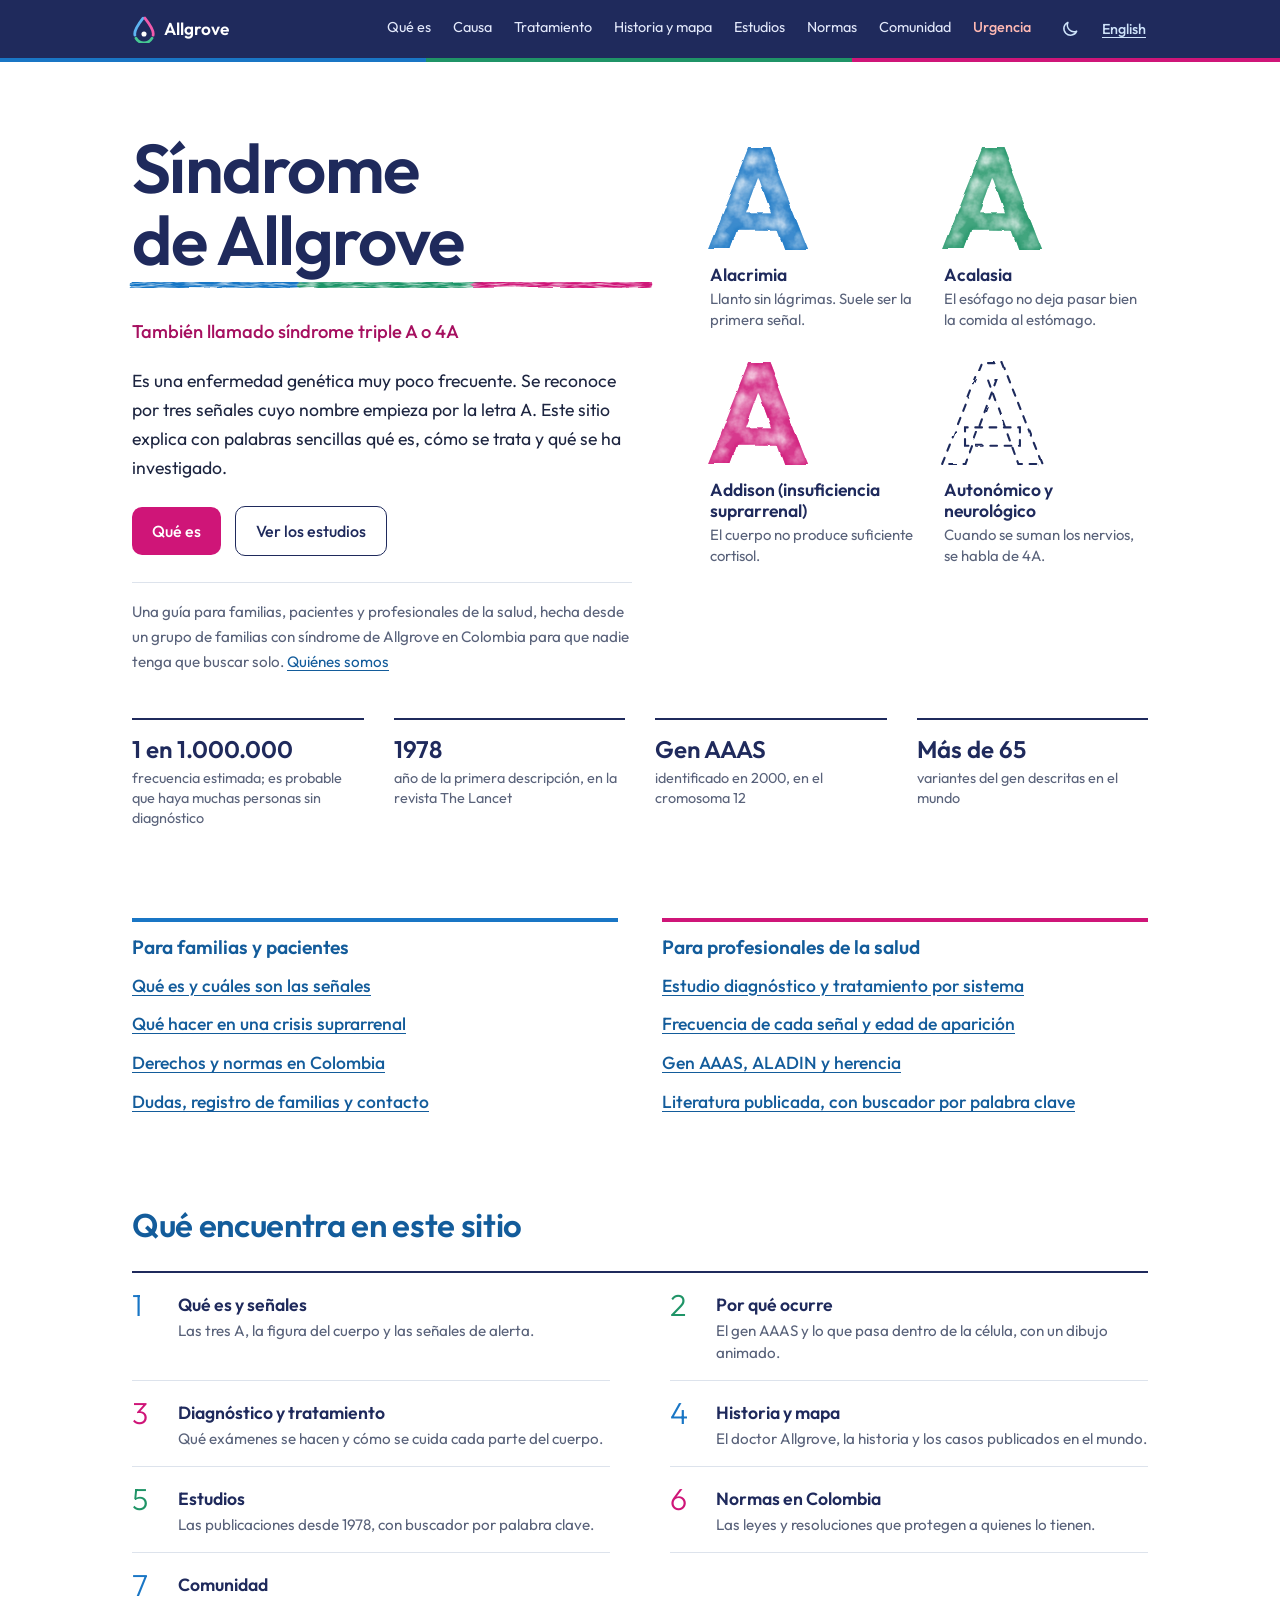
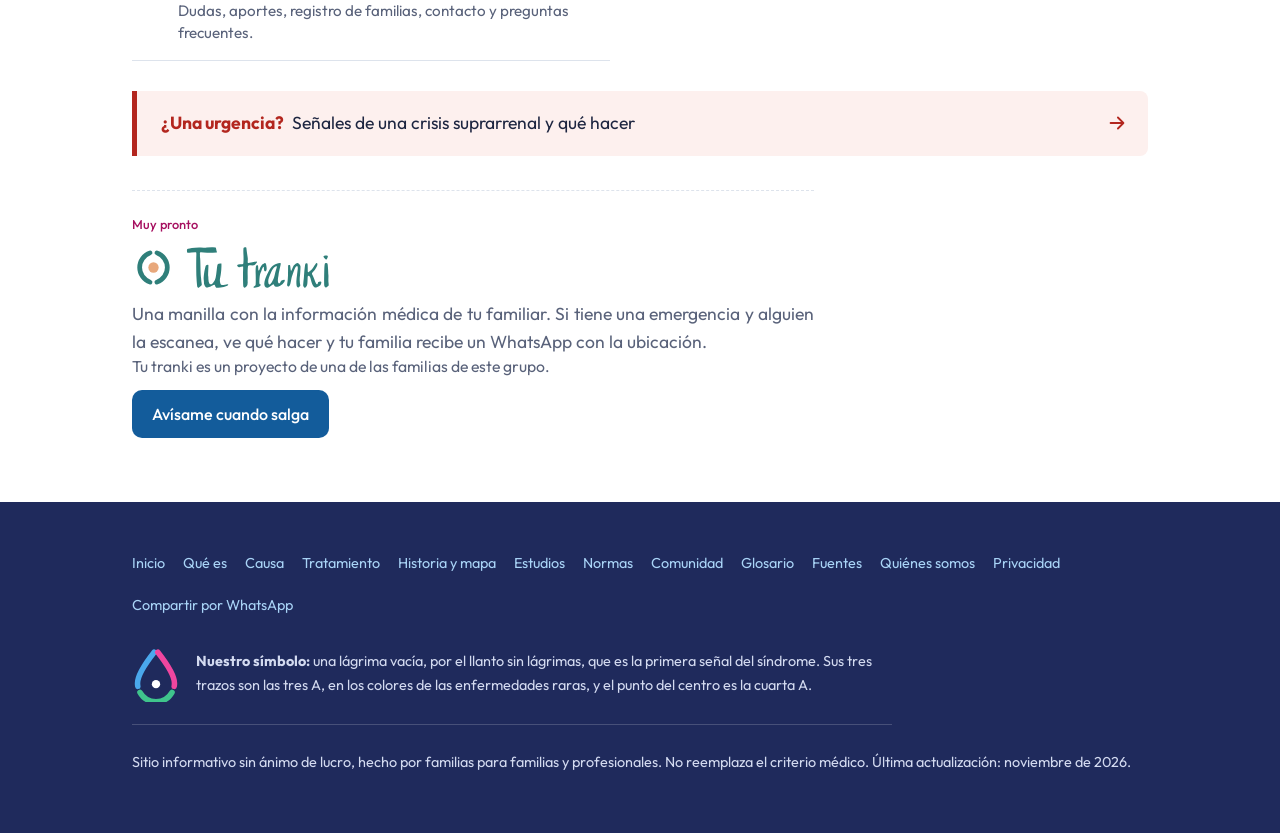
==== commit d99db25b: "Imágenes comprimidas, frases de búsqueda, dos preguntas frecuentes y ajustes de accesibilidad Co-Aut" ====
--- a/index.html
+++ b/index.html
@@ -20,10 +20,10 @@
 <script type="application/ld+json">{"@context": "https://schema.org", "@graph": [{"@type": "Organization", "@id": "https://sindromedeallgrove.org/#grupo", "name": "Grupo de familias con síndrome de Allgrove en Colombia", "url": "https://sindromedeallgrove.org/", "email": "sindromeallgrove@gmail.com", "logo": "https://sindromedeallgrove.org/img/compartir.png", "areaServed": "CO"}, {"@type": "WebSite", "@id": "https://sindromedeallgrove.org/#sitio", "name": "Síndrome de Allgrove", "url": "https://sindromedeallgrove.org/", "inLanguage": ["es", "en"], "publisher": {"@id": "https://sindromedeallgrove.org/#grupo"}}, {"@type": "MedicalWebPage", "url": "https://sindromedeallgrove.org/", "name": "Síndrome de Allgrove (triple A / 4A)", "description": "Qué es el síndrome de Allgrove (triple A / 4A), explicado de forma sencilla para familias, pacientes y profesionales de la salud. Hecho por un grupo de familias en Colombia.", "inLanguage": "es", "isPartOf": {"@id": "https://sindromedeallgrove.org/#sitio"}, "publisher": {"@id": "https://sindromedeallgrove.org/#grupo"}, "about": {"@type": "MedicalCondition", "name": "Síndrome de Allgrove", "alternateName": ["Síndrome triple A", "Síndrome 4A", "Triple A syndrome", "Allgrove syndrome", "Achalasia-addisonianism-alacrima syndrome"], "code": [{"@type": "MedicalCode", "codingSystem": "OMIM", "codeValue": "231550"}, {"@type": "MedicalCode", "codingSystem": "ORPHA", "codeValue": "869"}]}, "audience": [{"@type": "PeopleAudience", "audienceType": "Pacientes y familias"}, {"@type": "MedicalAudience", "audienceType": "Profesionales de la salud"}], "lastReviewed": "2026-11-14"}]}</script>
 <link rel="icon" href="data:image/svg+xml,%3Csvg xmlns=%27http://www.w3.org/2000/svg%27 viewBox=%270 0 52 60%27%3E%3Cpath pathLength=%273%27 d=%27M26 4C26 4 6 28 6 40a20 20 0 0 0 40 0C46 28 26 4 26 4z%27 fill=%27none%27 stroke=%27%231976c5%27 stroke-width=%277%27 stroke-linecap=%27round%27 stroke-dasharray=%27.86 2.14%27 stroke-dashoffset=%27-.07%27/%3E%3Cpath pathLength=%273%27 d=%27M26 4C26 4 6 28 6 40a20 20 0 0 0 40 0C46 28 26 4 26 4z%27 fill=%27none%27 stroke=%27%231f9467%27 stroke-width=%277%27 stroke-linecap=%27round%27 stroke-dasharray=%27.86 2.14%27 stroke-dashoffset=%27-1.07%27/%3E%3Cpath pathLength=%273%27 d=%27M26 4C26 4 6 28 6 40a20 20 0 0 0 40 0C46 28 26 4 26 4z%27 fill=%27none%27 stroke=%27%23cf1578%27 stroke-width=%277%27 stroke-linecap=%27round%27 stroke-dasharray=%27.86 2.14%27 stroke-dashoffset=%27-2.07%27/%3E%3Ccircle cx=%2726%27 cy=%2741%27 r=%275%27 fill=%27%231f2a5c%27/%3E%3C/svg%3E">
 <link rel="preload" href="/fonts/outfit-latin.woff" as="font" type="font/woff" crossorigin>
-<link rel="stylesheet" href="/css/site.css?v=285618c9">
+<link rel="stylesheet" href="/css/site.css?v=24663561">
 <script>try{if(localStorage.getItem("tema")==="oscuro")document.documentElement.dataset.theme="dark"}catch(e){}</script>
 </head>
-<body class="c0"><a id="arriba"></a>
+<body class="c0"><span id="arriba"></span>
 <a class="skip" href="#contenido" data-en="Skip to content">Saltar al contenido</a>
 <nav><div class="wrap">
   <a class="brand" href="/"><svg viewBox="0 0 52 60" aria-hidden="true"><path pathLength="3" d="M26 4C26 4 6 28 6 40a20 20 0 0 0 40 0C46 28 26 4 26 4z" fill="none" stroke="#5db4f2" stroke-width="6" stroke-linecap="round" stroke-dasharray=".86 2.14" stroke-dashoffset="-.07"/><path pathLength="3" d="M26 4C26 4 6 28 6 40a20 20 0 0 0 40 0C46 28 26 4 26 4z" fill="none" stroke="#46c993" stroke-width="6" stroke-linecap="round" stroke-dasharray=".86 2.14" stroke-dashoffset="-1.07"/><path pathLength="3" d="M26 4C26 4 6 28 6 40a20 20 0 0 0 40 0C46 28 26 4 26 4z" fill="none" stroke="#f25aab" stroke-width="6" stroke-linecap="round" stroke-dasharray=".86 2.14" stroke-dashoffset="-2.07"/><circle cx="26" cy="41" r="5.5" fill="#ffffff"/></svg>
@@ -42,7 +42,7 @@
     <p class="aka" data-en="Also called triple A syndrome or 4A">También llamado síndrome triple A o 4A</p>
     <p class="intro" data-en="It is a very rare genetic disease, recognised by three signs whose names begin with the letter A. This site explains in plain words what it is, how it is treated and what research has found.">Es una enfermedad genética muy poco frecuente. Se reconoce por tres señales cuyo nombre empieza por la letra A. Este sitio explica con palabras sencillas qué es, cómo se trata y qué se ha investigado.</p>
     <div class="btns"><a class="btn mag" href="que-es" data-en="What it is">Qué es</a><a class="btn line" href="estudios" data-en="See the studies">Ver los estudios</a></div>
-    <p class="hand" data-en="A guide for families, patients and health professionals, made by a group of families in Colombia so that no one has to search alone. <a href='quienes-somos#arriba'>About us</a>">Una guía para familias, pacientes y profesionales de la salud, hecha desde un grupo de familias en Colombia para que nadie tenga que buscar solo. <a href="quienes-somos#arriba">Quiénes somos</a></p>
+    <p class="hand" data-en="A guide for families, patients and health professionals, made by a group of families with Allgrove syndrome in Colombia so that no one has to search alone. <a href='quienes-somos#arriba'>About us</a>">Una guía para familias, pacientes y profesionales de la salud, hecha desde un grupo de familias con síndrome de Allgrove en Colombia para que nadie tenga que buscar solo. <a href="quienes-somos#arriba">Quiénes somos</a></p>
   </div>
   <div>
     <svg width="0" height="0" style="position:absolute" aria-hidden="true"><defs><filter id="wc" x="-15%" y="-20%" width="130%" height="140%" color-interpolation-filters="sRGB"><feTurbulence type="fractalNoise" baseFrequency=".016" numOctaves="3" seed="4" result="n"/><feDisplacementMap in="SourceGraphic" in2="n" scale="9" xChannelSelector="R" yChannelSelector="G" result="d"/><feGaussianBlur in="d" stdDeviation=".7" result="b"/><feTurbulence type="fractalNoise" baseFrequency=".05" numOctaves="4" seed="11" result="g"/><feColorMatrix in="g" type="matrix" values="0 0 0 0 0 0 0 0 0 0 0 0 0 0 0 0 0 0 -1.7 1.5" result="ga"/><feComposite in="b" in2="ga" operator="in" result="tex"/><feMorphology in="b" operator="erode" radius="2.6" result="e"/><feGaussianBlur in="e" stdDeviation="2.4" result="eb"/><feComposite in="b" in2="eb" operator="out" result="rim"/><feMerge><feMergeNode in="tex"/><feMergeNode in="rim"/></feMerge></filter><filter id="pen" x="-10%" y="-10%" width="120%" height="120%"><feTurbulence type="fractalNoise" baseFrequency=".04" numOctaves="2" seed="5" result="n"/><feDisplacementMap in="SourceGraphic" in2="n" scale="3"/></filter></defs></svg>
--- a/css/site.css
+++ b/css/site.css
@@ -518,3 +518,5 @@
 .pn small{color:#fff}
 :root[data-theme="dark"]{--alert:#ff8a80}
 :root[data-theme="dark"] .gl dt{color:#7fd0ea}
+footer .fnav a{display:inline-block;padding-top:6px;padding-bottom:6px}
+a.chip.free{padding-top:5px;padding-bottom:5px}
